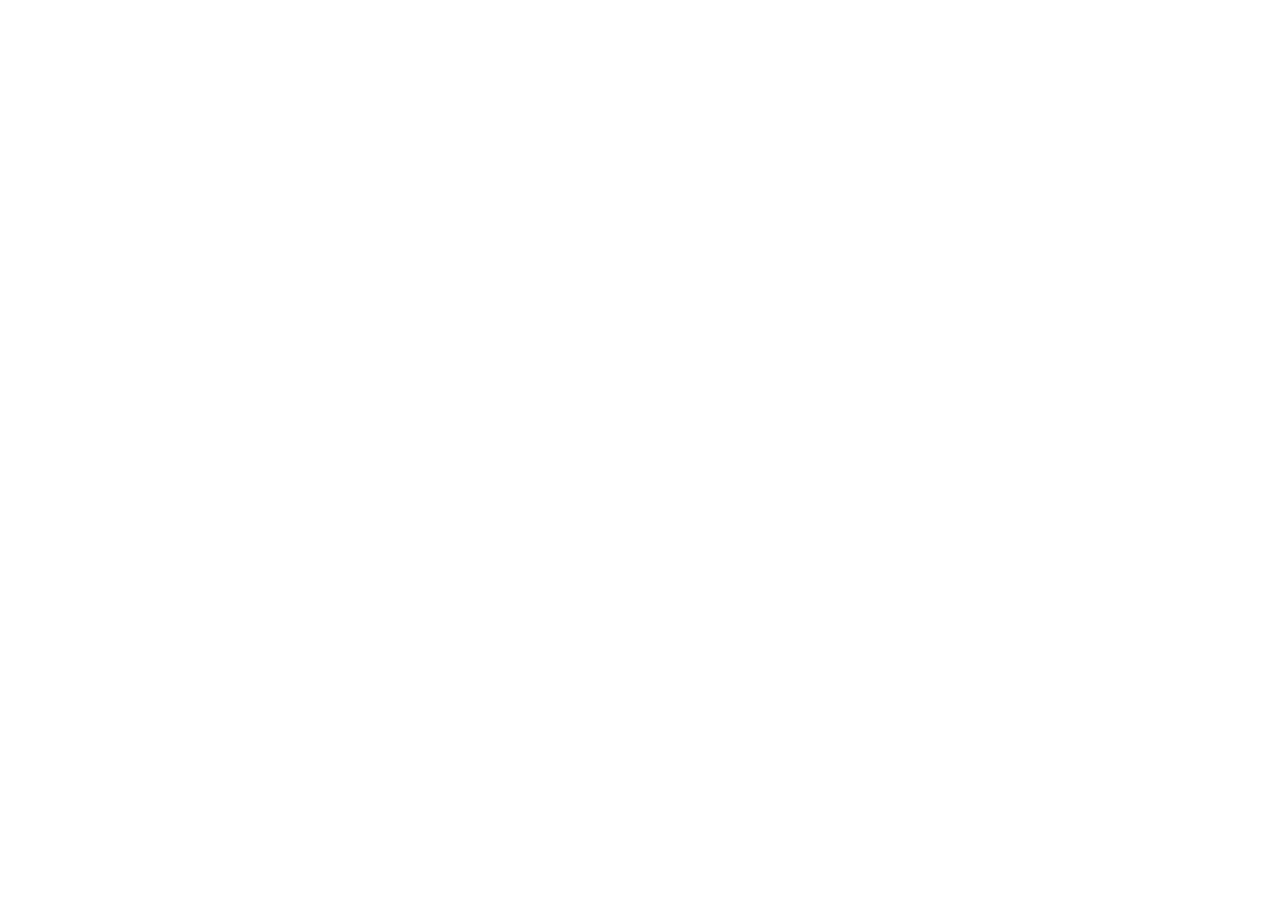
==== index.html @ 5686adac "Chore: update meta tags and site title to angusgee.dev branding" ====
<!DOCTYPE html>
<html lang="en">
  <head>
    <meta charset="UTF-8" />
    <meta name="viewport" content="width=device-width, initial-scale=1.0" />
    <title>angusgee.dev</title>
    <meta name="description" content="Fast Modern Websites" />
    <meta name="author" content="angusgee" />

    <meta property="og:title" content="angusgee.dev" />
    <meta property="og:description" content="Fast Modern Websites" />
    <meta property="og:type" content="website" />
    <meta property="og:image" content="https://lovable.dev/opengraph-image-p98pqg.png" />

    <meta name="twitter:card" content="Fast Modern Websites" />
    <meta name="twitter:site" content="angusgee.dev" />
    <meta name="twitter:image" content="https://lovable.dev/opengraph-image-p98pqg.png" />
  </head>

  <body>
    <div id="root"></div>
    <!-- IMPORTANT: DO NOT REMOVE THIS SCRIPT TAG OR THIS VERY COMMENT! -->
    <script src="https://cdn.gpteng.co/gptengineer.js" type="module"></script>
    <script type="module" src="/src/main.tsx"></script>
  </body>
</html>
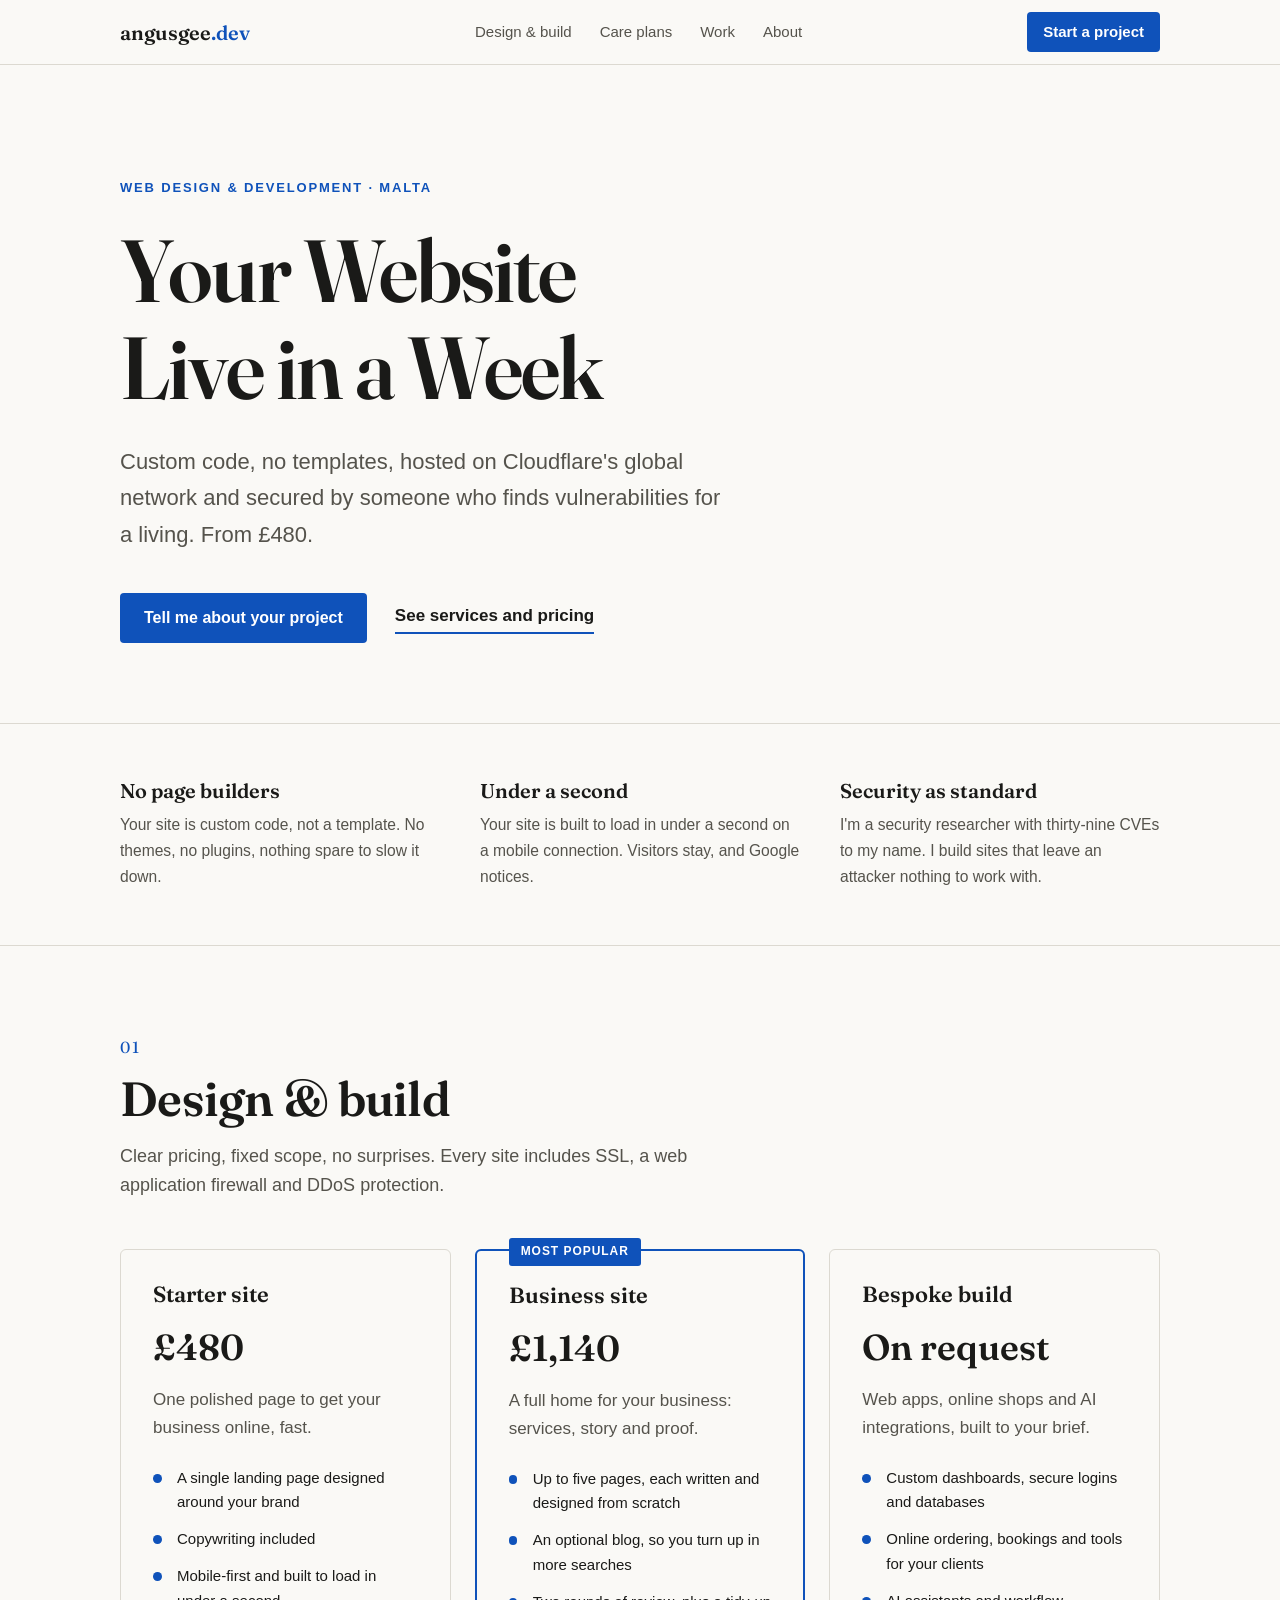
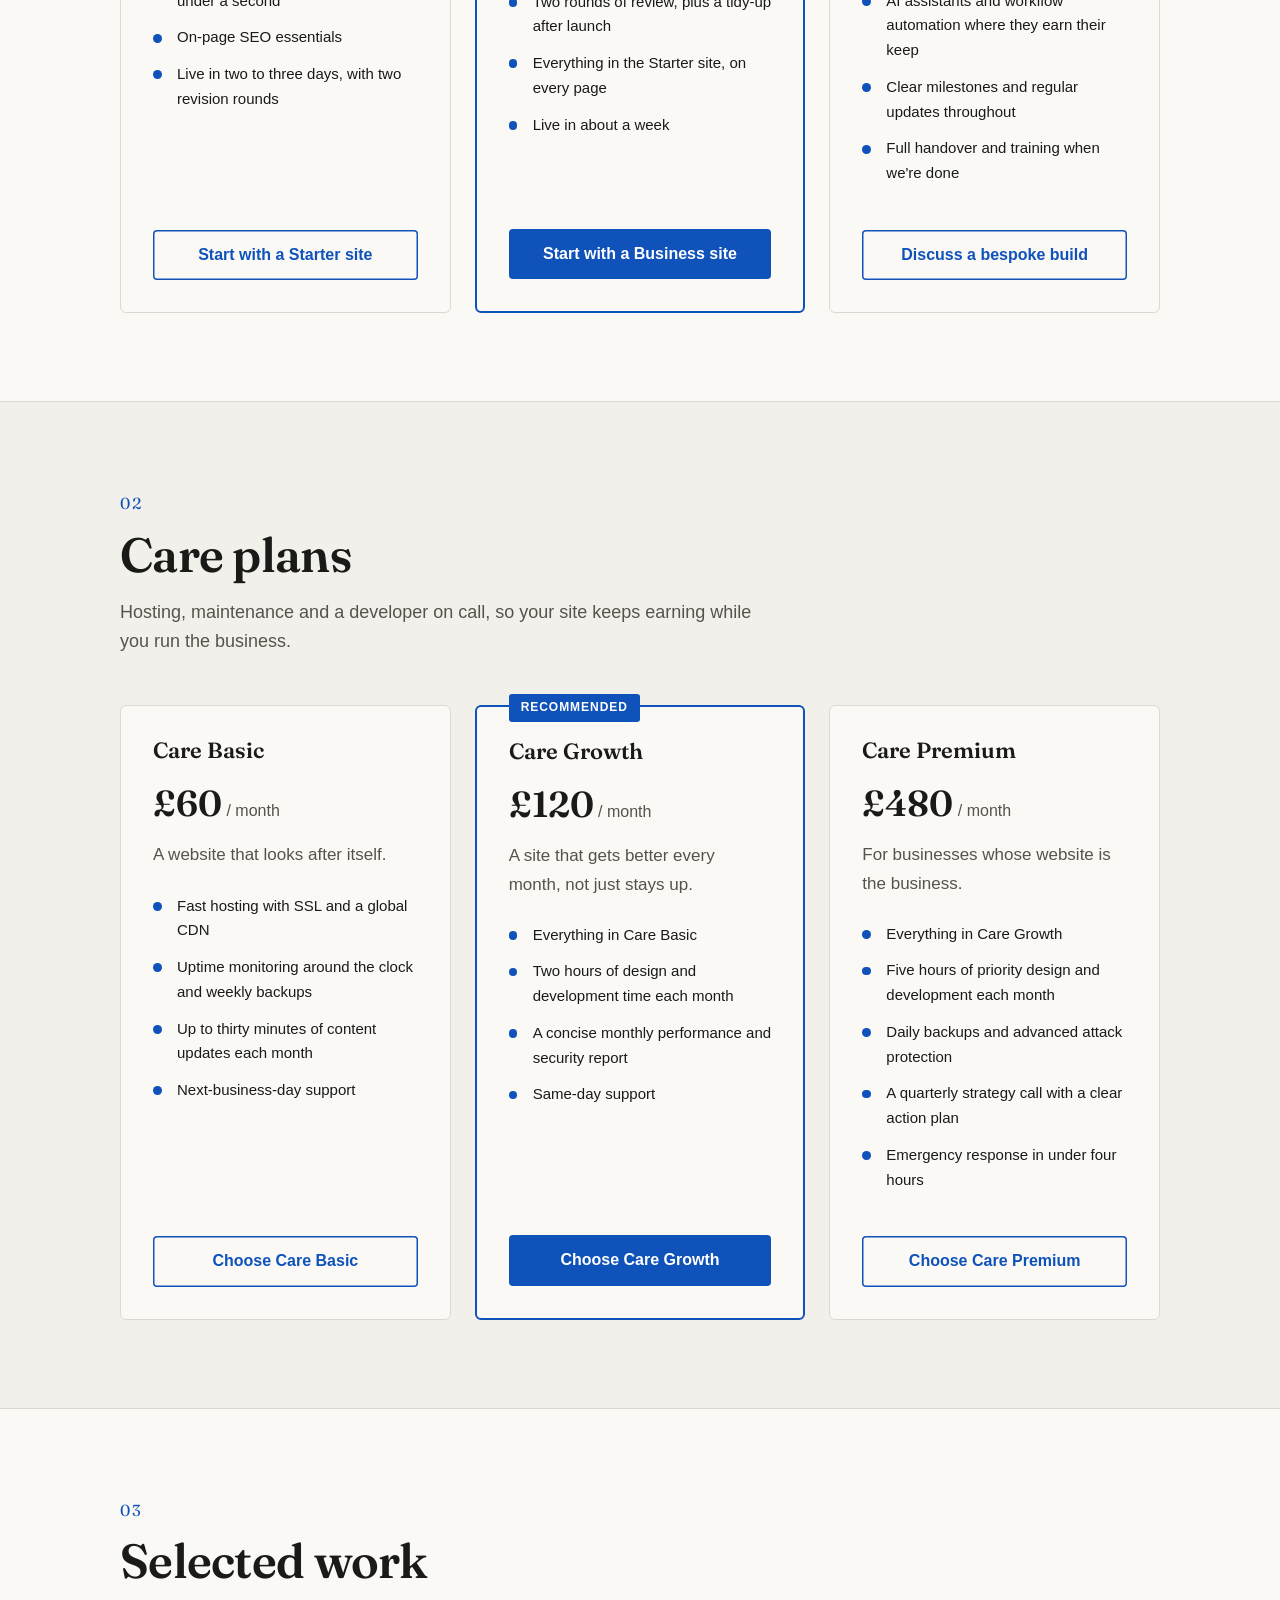
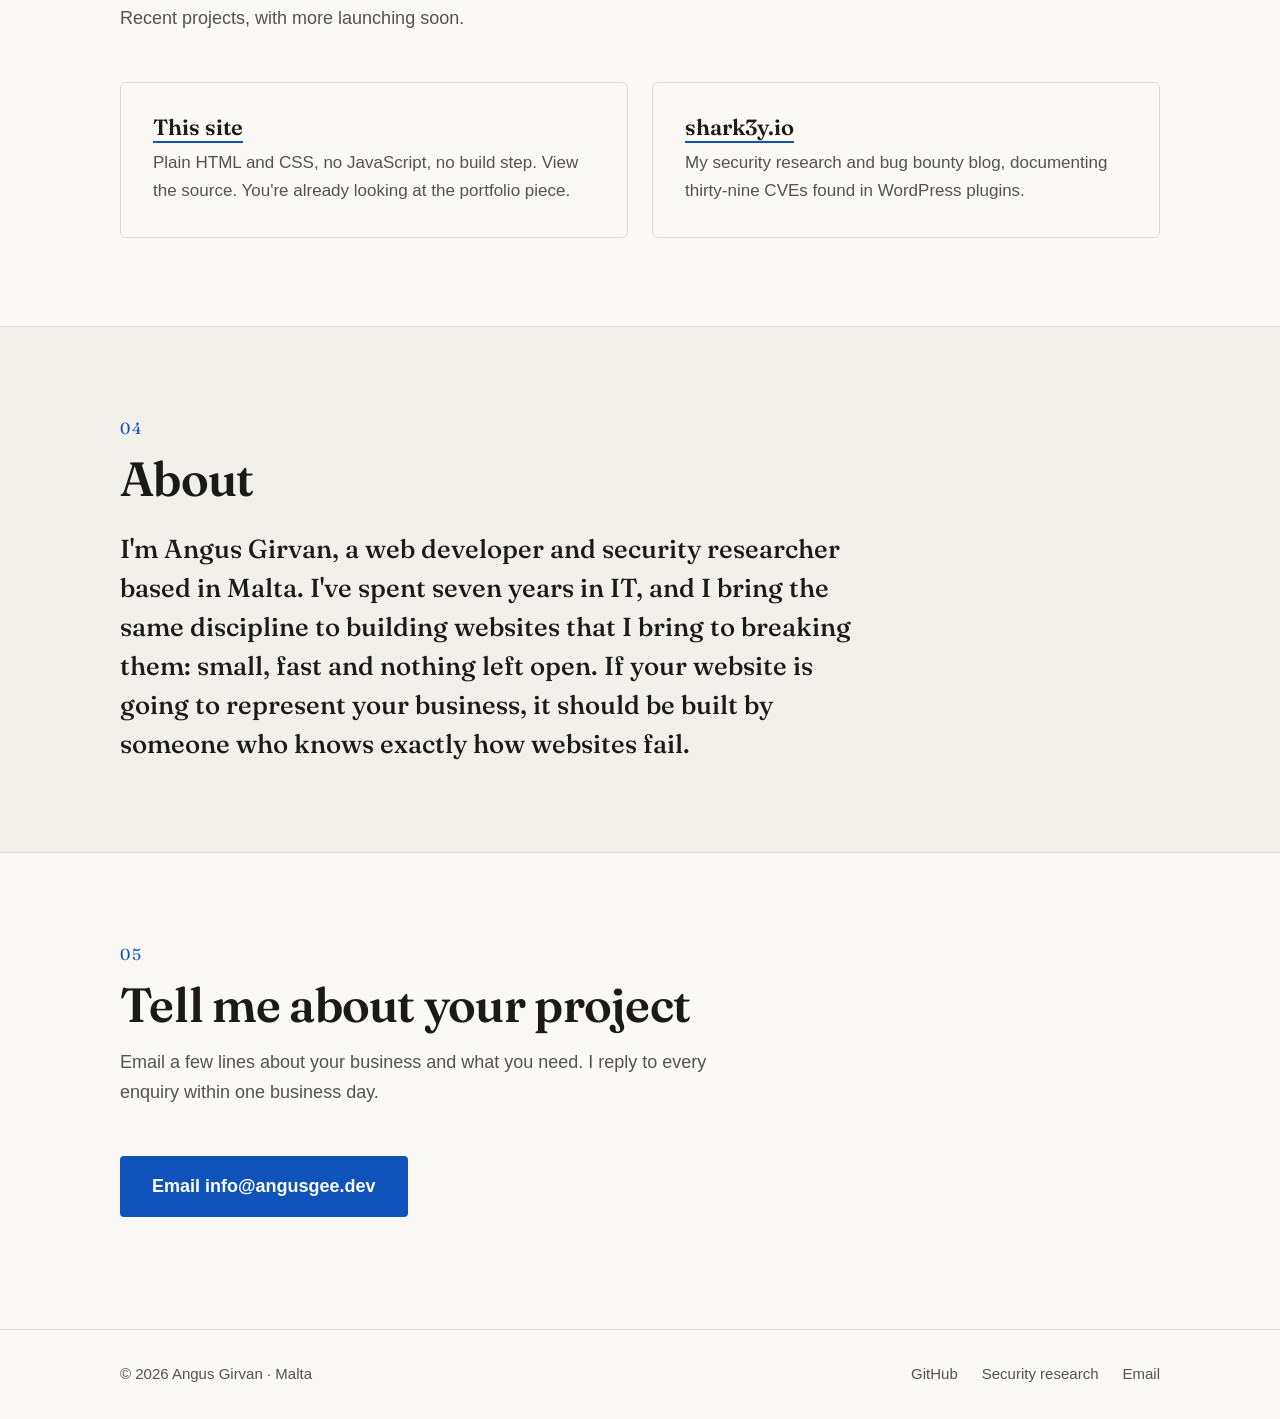
==== commit a6d45e96: "Rebuild as a static site with an editorial design Replaces the Lovable React scaffold with plain HTM" ====
--- a/index.html
+++ b/index.html
@@ -1,26 +1,222 @@
-<!DOCTYPE html>
-<html lang="en">
-  <head>
-    <meta charset="UTF-8" />
-    <meta name="viewport" content="width=device-width, initial-scale=1.0" />
-    <title>angusgee.dev</title>
-    <meta name="description" content="Fast Modern Websites" />
-    <meta name="author" content="angusgee" />
-
-    <meta property="og:title" content="angusgee.dev" />
-    <meta property="og:description" content="Fast Modern Websites" />
-    <meta property="og:type" content="website" />
-    <meta property="og:image" content="https://lovable.dev/opengraph-image-p98pqg.png" />
-
-    <meta name="twitter:card" content="Fast Modern Websites" />
-    <meta name="twitter:site" content="angusgee.dev" />
-    <meta name="twitter:image" content="https://lovable.dev/opengraph-image-p98pqg.png" />
-  </head>
-
-  <body>
-    <div id="root"></div>
-    <!-- IMPORTANT: DO NOT REMOVE THIS SCRIPT TAG OR THIS VERY COMMENT! -->
-    <script src="https://cdn.gpteng.co/gptengineer.js" type="module"></script>
-    <script type="module" src="/src/main.tsx"></script>
-  </body>
+<!doctype html>
+<html lang="en-GB">
+<head>
+  <meta charset="utf-8">
+  <meta name="viewport" content="width=device-width, initial-scale=1">
+  <title>angusgee.dev · Fast, secure websites for small businesses</title>
+  <meta name="description" content="Custom-coded websites for small businesses, hosted on Cloudflare's global network and built by a security researcher. From £480, live within a week. Based in Malta, working worldwide.">
+  <link rel="canonical" href="https://angusgee.dev/">
+  <meta property="og:title" content="angusgee.dev · Fast, secure websites for small businesses">
+  <meta property="og:description" content="Custom-coded websites, hosted on Cloudflare's global network and built by a security researcher. From £480, live within a week.">
+  <meta property="og:url" content="https://angusgee.dev/">
+  <meta property="og:type" content="website">
+  <link rel="icon" href="favicon.ico" sizes="48x48">
+  <link rel="icon" href="favicon-32x32.png" type="image/png" sizes="32x32">
+  <link rel="icon" href="favicon-16x16.png" type="image/png" sizes="16x16">
+  <link rel="manifest" href="site.webmanifest">
+  <link rel="preconnect" href="https://fonts.googleapis.com">
+  <link rel="preconnect" href="https://fonts.gstatic.com" crossorigin>
+  <link href="https://fonts.googleapis.com/css2?family=Fraunces:opsz,wght@9..144,500;9..144,600&display=swap" rel="stylesheet">
+  <link rel="stylesheet" href="styles.css">
+</head>
+<body>
+
+  <header class="site-header">
+    <div class="container header-inner">
+      <a class="wordmark" href="/">angusgee<span>.dev</span></a>
+      <nav class="site-nav" aria-label="Main navigation">
+        <a href="#services">Design &amp; build</a>
+        <a href="#care">Care plans</a>
+        <a href="#work">Work</a>
+        <a href="#about">About</a>
+      </nav>
+      <a class="button button-small" href="#contact">Start a project</a>
+    </div>
+  </header>
+
+  <main>
+
+    <section class="hero">
+      <div class="container">
+        <p class="kicker">Web design &amp; development · Malta</p>
+        <h1>Your Website<br>Live in a Week</h1>
+        <p class="lede">Custom code, no templates, hosted on Cloudflare's global network and secured by someone who finds vulnerabilities for a living. From £480.</p>
+        <div class="hero-actions">
+          <a class="button" href="#contact">Tell me about your project</a>
+          <a class="link-arrow" href="#services">See services and pricing</a>
+        </div>
+      </div>
+    </section>
+
+    <section class="props">
+      <div class="container props-grid">
+        <div class="prop">
+          <h3>No page builders</h3>
+          <p>Your site is custom code, not a template. No themes, no plugins, nothing spare to slow it down.</p>
+        </div>
+        <div class="prop">
+          <h3>Under a second</h3>
+          <p>Your site is built to load in under a second on a mobile connection. Visitors stay, and Google notices.</p>
+        </div>
+        <div class="prop">
+          <h3>Security as standard</h3>
+          <p>I'm a security researcher with thirty-nine CVEs to my name. I build sites that leave an attacker nothing to work with.</p>
+        </div>
+      </div>
+    </section>
+
+    <section id="services" class="section">
+      <div class="container">
+        <p class="section-number">01</p>
+        <h2>Design &amp; build</h2>
+        <p class="section-intro">Clear pricing, fixed scope, no surprises. Every site includes SSL, a web application firewall and DDoS protection.</p>
+
+        <div class="tiers">
+          <article class="tier">
+            <h3>Starter site</h3>
+            <p class="price">£480</p>
+            <p class="tier-desc">One polished page to get your business online, fast.</p>
+            <ul>
+              <li>A single landing page designed around your brand</li>
+              <li>Copywriting included</li>
+              <li>Mobile-first and built to load in under a second</li>
+              <li>On-page SEO essentials</li>
+              <li>Live in two to three days, with two revision rounds</li>
+            </ul>
+            <a class="button button-outline" href="#contact">Start with a Starter site</a>
+          </article>
+
+          <article class="tier tier-featured">
+            <p class="tier-tag">Most popular</p>
+            <h3>Business site</h3>
+            <p class="price">£1,140</p>
+            <p class="tier-desc">A full home for your business: services, story and proof.</p>
+            <ul>
+              <li>Up to five pages, each written and designed from scratch</li>
+              <li>An optional blog, so you turn up in more searches</li>
+              <li>Two rounds of review, plus a tidy-up after launch</li>
+              <li>Everything in the Starter site, on every page</li>
+              <li>Live in about a week</li>
+            </ul>
+            <a class="button" href="#contact">Start with a Business site</a>
+          </article>
+
+          <article class="tier">
+            <h3>Bespoke build</h3>
+            <p class="price">On request</p>
+            <p class="tier-desc">Web apps, online shops and AI integrations, built to your brief.</p>
+            <ul>
+              <li>Custom dashboards, secure logins and databases</li>
+              <li>Online ordering, bookings and tools for your clients</li>
+              <li>AI assistants and workflow automation where they earn their keep</li>
+              <li>Clear milestones and regular updates throughout</li>
+              <li>Full handover and training when we're done</li>
+            </ul>
+            <a class="button button-outline" href="#contact">Discuss a bespoke build</a>
+          </article>
+        </div>
+      </div>
+    </section>
+
+    <section id="care" class="section section-alt">
+      <div class="container">
+        <p class="section-number">02</p>
+        <h2>Care plans</h2>
+        <p class="section-intro">Hosting, maintenance and a developer on call, so your site keeps earning while you run the business.</p>
+
+        <div class="tiers">
+          <article class="tier">
+            <h3>Care Basic</h3>
+            <p class="price">£60<span class="period"> / month</span></p>
+            <p class="tier-desc">A website that looks after itself.</p>
+            <ul>
+              <li>Fast hosting with SSL and a global CDN</li>
+              <li>Uptime monitoring around the clock and weekly backups</li>
+              <li>Up to thirty minutes of content updates each month</li>
+              <li>Next-business-day support</li>
+            </ul>
+            <a class="button button-outline" href="#contact">Choose Care Basic</a>
+          </article>
+
+          <article class="tier tier-featured">
+            <p class="tier-tag">Recommended</p>
+            <h3>Care Growth</h3>
+            <p class="price">£120<span class="period"> / month</span></p>
+            <p class="tier-desc">A site that gets better every month, not just stays up.</p>
+            <ul>
+              <li>Everything in Care Basic</li>
+              <li>Two hours of design and development time each month</li>
+              <li>A concise monthly performance and security report</li>
+              <li>Same-day support</li>
+            </ul>
+            <a class="button" href="#contact">Choose Care Growth</a>
+          </article>
+
+          <article class="tier">
+            <h3>Care Premium</h3>
+            <p class="price">£480<span class="period"> / month</span></p>
+            <p class="tier-desc">For businesses whose website is the business.</p>
+            <ul>
+              <li>Everything in Care Growth</li>
+              <li>Five hours of priority design and development each month</li>
+              <li>Daily backups and advanced attack protection</li>
+              <li>A quarterly strategy call with a clear action plan</li>
+              <li>Emergency response in under four hours</li>
+            </ul>
+            <a class="button button-outline" href="#contact">Choose Care Premium</a>
+          </article>
+        </div>
+      </div>
+    </section>
+
+    <section id="work" class="section">
+      <div class="container">
+        <p class="section-number">03</p>
+        <h2>Selected work</h2>
+        <p class="section-intro">Recent projects, with more launching soon.</p>
+
+        <div class="work-grid">
+          <article class="work-item">
+            <h3><a href="https://github.com/angusgee/angusgee.dev">This site</a></h3>
+            <p>Plain HTML and CSS, no JavaScript, no build step. View the source. You're already looking at the portfolio piece.</p>
+          </article>
+          <article class="work-item">
+            <h3><a href="https://shark3y.io">shark3y.io</a></h3>
+            <p>My security research and bug bounty blog, documenting thirty-nine CVEs found in WordPress plugins.</p>
+          </article>
+        </div>
+      </div>
+    </section>
+
+    <section id="about" class="section section-alt">
+      <div class="container about-inner">
+        <p class="section-number">04</p>
+        <h2>About</h2>
+        <p class="about-text">I'm Angus Girvan, a web developer and security researcher based in Malta. I've spent seven years in IT, and I bring the same discipline to building websites that I bring to breaking them: small, fast and nothing left open. If your website is going to represent your business, it should be built by someone who knows exactly how websites fail.</p>
+      </div>
+    </section>
+
+    <section id="contact" class="section contact">
+      <div class="container">
+        <p class="section-number">05</p>
+        <h2>Tell me about your project</h2>
+        <p class="section-intro">Email a few lines about your business and what you need. I reply to every enquiry within one business day.</p>
+        <a class="button button-large" href="mailto:info@angusgee.dev?subject=Website%20project">Email info@angusgee.dev</a>
+      </div>
+    </section>
+
+  </main>
+
+  <footer class="site-footer">
+    <div class="container footer-inner">
+      <p>© 2026 Angus Girvan · Malta</p>
+      <nav aria-label="Footer">
+        <a href="https://github.com/angusgee">GitHub</a>
+        <a href="https://shark3y.io">Security research</a>
+        <a href="mailto:info@angusgee.dev">Email</a>
+      </nav>
+    </div>
+  </footer>
+
+</body>
 </html>
--- a/styles.css
+++ b/styles.css
@@ -0,0 +1,406 @@
+/* angusgee.dev — editorial, one accent, no framework */
+
+:root {
+  --paper: #faf9f6;
+  --paper-alt: #f2f0ea;
+  --ink: #1a1a18;
+  --ink-soft: #55534c;
+  --accent: #0f52ba;
+  --accent-dark: #0a3d8f;
+  --rule: #dcd9d1;
+  --serif: "Fraunces", Georgia, "Times New Roman", serif;
+  --sans: -apple-system, BlinkMacSystemFont, "Segoe UI", Roboto, Helvetica, Arial, sans-serif;
+}
+
+* { box-sizing: border-box; }
+
+html {
+  scroll-behavior: smooth;
+  scroll-padding-top: 5rem;
+}
+
+body {
+  margin: 0;
+  background: var(--paper);
+  color: var(--ink);
+  font-family: var(--sans);
+  font-size: 1.0625rem;
+  line-height: 1.65;
+  -webkit-font-smoothing: antialiased;
+}
+
+.container {
+  max-width: 68rem;
+  margin-inline: auto;
+  padding-inline: 1.5rem;
+}
+
+h1, h2, h3 {
+  font-family: var(--serif);
+  font-weight: 600;
+  line-height: 1.1;
+  margin: 0;
+}
+
+p { margin: 0; }
+
+a { color: var(--accent); }
+
+::selection { background: var(--accent); color: #fff; }
+
+/* Header */
+
+.site-header {
+  position: sticky;
+  top: 0;
+  z-index: 10;
+  background: color-mix(in srgb, var(--paper) 92%, transparent);
+  backdrop-filter: blur(8px);
+  border-bottom: 1px solid var(--rule);
+}
+
+.header-inner {
+  display: flex;
+  align-items: center;
+  justify-content: space-between;
+  gap: 1.5rem;
+  height: 4rem;
+}
+
+.wordmark {
+  font-family: var(--serif);
+  font-weight: 600;
+  font-size: 1.25rem;
+  color: var(--ink);
+  text-decoration: none;
+}
+
+.wordmark span { color: var(--accent); }
+
+.site-nav {
+  display: flex;
+  gap: 1.75rem;
+}
+
+.site-nav a {
+  color: var(--ink-soft);
+  text-decoration: none;
+  font-size: 0.9375rem;
+}
+
+.site-nav a:hover { color: var(--ink); }
+
+/* Buttons */
+
+.button {
+  display: inline-block;
+  background: var(--accent);
+  color: #fff;
+  text-decoration: none;
+  font-weight: 600;
+  font-size: 1rem;
+  padding: 0.75rem 1.5rem;
+  border-radius: 4px;
+  transition: background 0.15s ease;
+}
+
+.button:hover { background: var(--accent-dark); }
+
+.button-small {
+  padding: 0.5rem 1rem;
+  font-size: 0.9375rem;
+}
+
+.button-large {
+  padding: 1rem 2rem;
+  font-size: 1.125rem;
+}
+
+.button-outline {
+  background: transparent;
+  color: var(--accent);
+  box-shadow: inset 0 0 0 1.5px var(--accent);
+}
+
+.button-outline:hover {
+  background: var(--accent);
+  color: #fff;
+}
+
+.link-arrow {
+  color: var(--ink);
+  font-weight: 600;
+  text-decoration: none;
+  border-bottom: 2px solid var(--accent);
+  padding-bottom: 0.125rem;
+}
+
+.link-arrow:hover { color: var(--accent); }
+
+/* Hero */
+
+.hero {
+  padding: 7rem 0 5rem;
+  border-bottom: 1px solid var(--rule);
+}
+
+.kicker {
+  text-transform: uppercase;
+  letter-spacing: 0.14em;
+  font-size: 0.8125rem;
+  font-weight: 600;
+  color: var(--accent);
+  margin-bottom: 1.5rem;
+}
+
+.hero h1 {
+  font-size: clamp(2.75rem, 8vw, 5.5rem);
+  letter-spacing: -0.02em;
+  max-width: 14ch;
+}
+
+.lede {
+  font-size: clamp(1.125rem, 2.5vw, 1.375rem);
+  color: var(--ink-soft);
+  max-width: 38rem;
+  margin-top: 1.75rem;
+}
+
+.hero-actions {
+  display: flex;
+  flex-wrap: wrap;
+  align-items: center;
+  gap: 1.75rem;
+  margin-top: 2.5rem;
+}
+
+/* Value props */
+
+.props {
+  border-bottom: 1px solid var(--rule);
+}
+
+.props-grid {
+  display: grid;
+  grid-template-columns: repeat(3, 1fr);
+  gap: 2.5rem;
+  padding-block: 3.5rem;
+}
+
+.prop h3 {
+  font-size: 1.25rem;
+  margin-bottom: 0.625rem;
+}
+
+.prop p {
+  color: var(--ink-soft);
+  font-size: 0.975rem;
+}
+
+/* Sections */
+
+.section {
+  padding: 5.5rem 0;
+}
+
+.section-alt {
+  background: var(--paper-alt);
+  border-block: 1px solid var(--rule);
+}
+
+.section-number {
+  font-family: var(--serif);
+  color: var(--accent);
+  font-size: 1rem;
+  letter-spacing: 0.1em;
+  margin-bottom: 0.75rem;
+}
+
+.section h2 {
+  font-size: clamp(2rem, 5vw, 3rem);
+  letter-spacing: -0.015em;
+}
+
+.section-intro {
+  color: var(--ink-soft);
+  font-size: 1.125rem;
+  max-width: 40rem;
+  margin-top: 1rem;
+  margin-bottom: 3rem;
+}
+
+/* Pricing tiers */
+
+.tiers {
+  display: grid;
+  grid-template-columns: repeat(3, 1fr);
+  gap: 1.5rem;
+  align-items: start;
+}
+
+.tier {
+  background: var(--paper);
+  border: 1px solid var(--rule);
+  border-radius: 6px;
+  padding: 2rem;
+  display: flex;
+  flex-direction: column;
+  height: 100%;
+}
+
+.tier-featured {
+  border: 2px solid var(--accent);
+  position: relative;
+}
+
+.tier-tag {
+  position: absolute;
+  top: -0.8rem;
+  left: 2rem;
+  background: var(--accent);
+  color: #fff;
+  font-size: 0.75rem;
+  font-weight: 600;
+  text-transform: uppercase;
+  letter-spacing: 0.08em;
+  padding: 0.25rem 0.75rem;
+  border-radius: 3px;
+}
+
+.tier h3 { font-size: 1.375rem; }
+
+.price {
+  font-family: var(--serif);
+  font-size: 2.25rem;
+  font-weight: 600;
+  margin-top: 0.75rem;
+}
+
+.period {
+  font-family: var(--sans);
+  font-size: 1rem;
+  font-weight: 400;
+  color: var(--ink-soft);
+}
+
+.tier-desc {
+  color: var(--ink-soft);
+  margin-top: 0.5rem;
+}
+
+.tier ul {
+  list-style: none;
+  padding: 0;
+  margin: 1.5rem 0 2rem;
+  flex-grow: 1;
+}
+
+.tier li {
+  padding-left: 1.5rem;
+  position: relative;
+  margin-bottom: 0.75rem;
+  font-size: 0.9375rem;
+}
+
+.tier li::before {
+  content: "";
+  position: absolute;
+  left: 0;
+  top: 0.55em;
+  width: 0.55rem;
+  height: 0.55rem;
+  border-radius: 50%;
+  background: var(--accent);
+}
+
+.tier .button { text-align: center; }
+
+/* Work */
+
+.work-grid {
+  display: grid;
+  grid-template-columns: repeat(2, 1fr);
+  gap: 1.5rem;
+}
+
+.work-item {
+  border: 1px solid var(--rule);
+  border-radius: 6px;
+  background: var(--paper);
+  padding: 2rem;
+}
+
+.work-item h3 {
+  font-size: 1.375rem;
+  margin-bottom: 0.625rem;
+}
+
+.work-item a {
+  color: var(--ink);
+  text-decoration: none;
+  border-bottom: 2px solid var(--accent);
+}
+
+.work-item a:hover { color: var(--accent); }
+
+.work-item p { color: var(--ink-soft); }
+
+/* About */
+
+.about-text {
+  font-family: var(--serif);
+  font-size: clamp(1.25rem, 3vw, 1.625rem);
+  font-weight: 500;
+  line-height: 1.5;
+  max-width: 46rem;
+  margin-top: 1.5rem;
+}
+
+/* Contact */
+
+.contact {
+  text-align: left;
+  padding-bottom: 7rem;
+}
+
+/* Footer */
+
+.site-footer {
+  border-top: 1px solid var(--rule);
+  padding: 2rem 0;
+}
+
+.footer-inner {
+  display: flex;
+  flex-wrap: wrap;
+  justify-content: space-between;
+  gap: 1rem;
+  color: var(--ink-soft);
+  font-size: 0.9375rem;
+}
+
+.footer-inner nav {
+  display: flex;
+  gap: 1.5rem;
+}
+
+.footer-inner a {
+  color: var(--ink-soft);
+  text-decoration: none;
+}
+
+.footer-inner a:hover { color: var(--accent); }
+
+/* Responsive */
+
+@media (max-width: 56rem) {
+  .tiers { grid-template-columns: 1fr; max-width: 28rem; margin-inline: auto; }
+  .props-grid { grid-template-columns: 1fr; gap: 2rem; }
+  .work-grid { grid-template-columns: 1fr; }
+}
+
+@media (max-width: 40rem) {
+  .site-nav { display: none; }
+  .hero { padding: 4.5rem 0 3.5rem; }
+  .section { padding: 3.5rem 0; }
+}
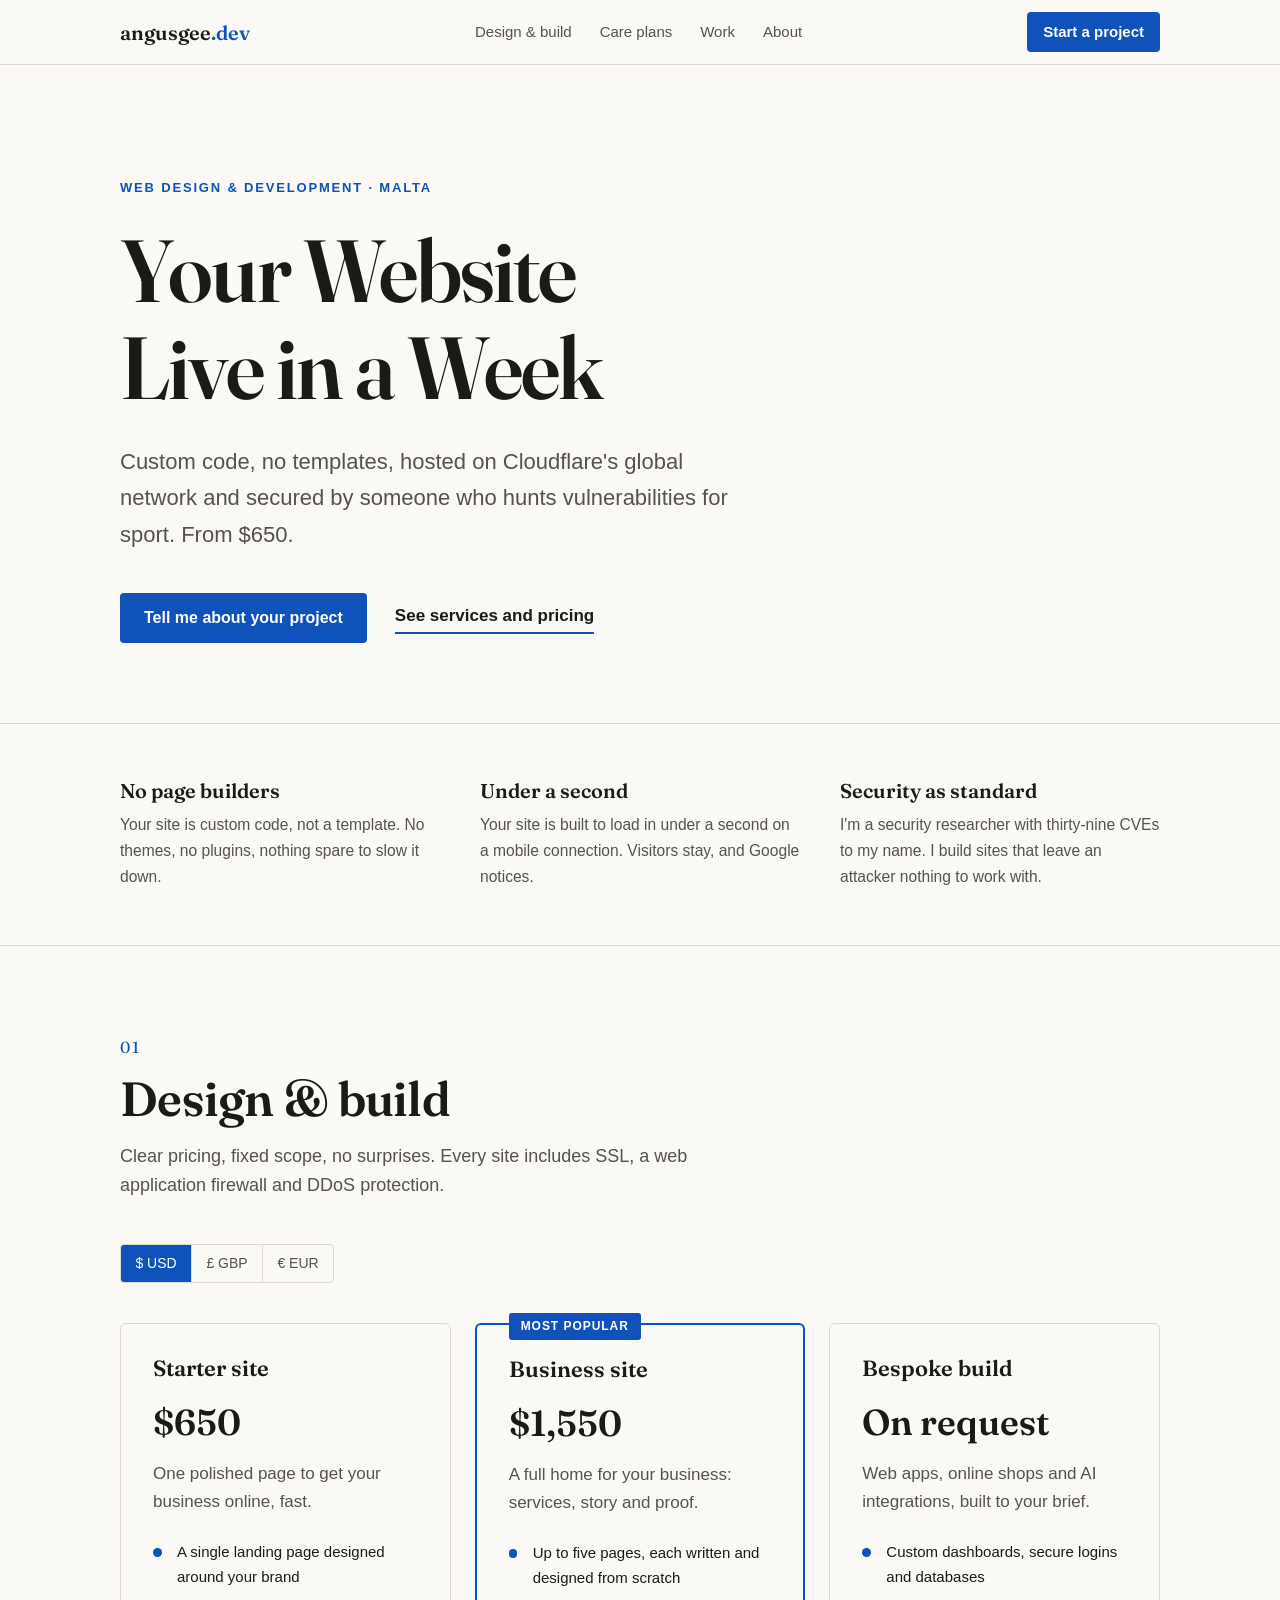
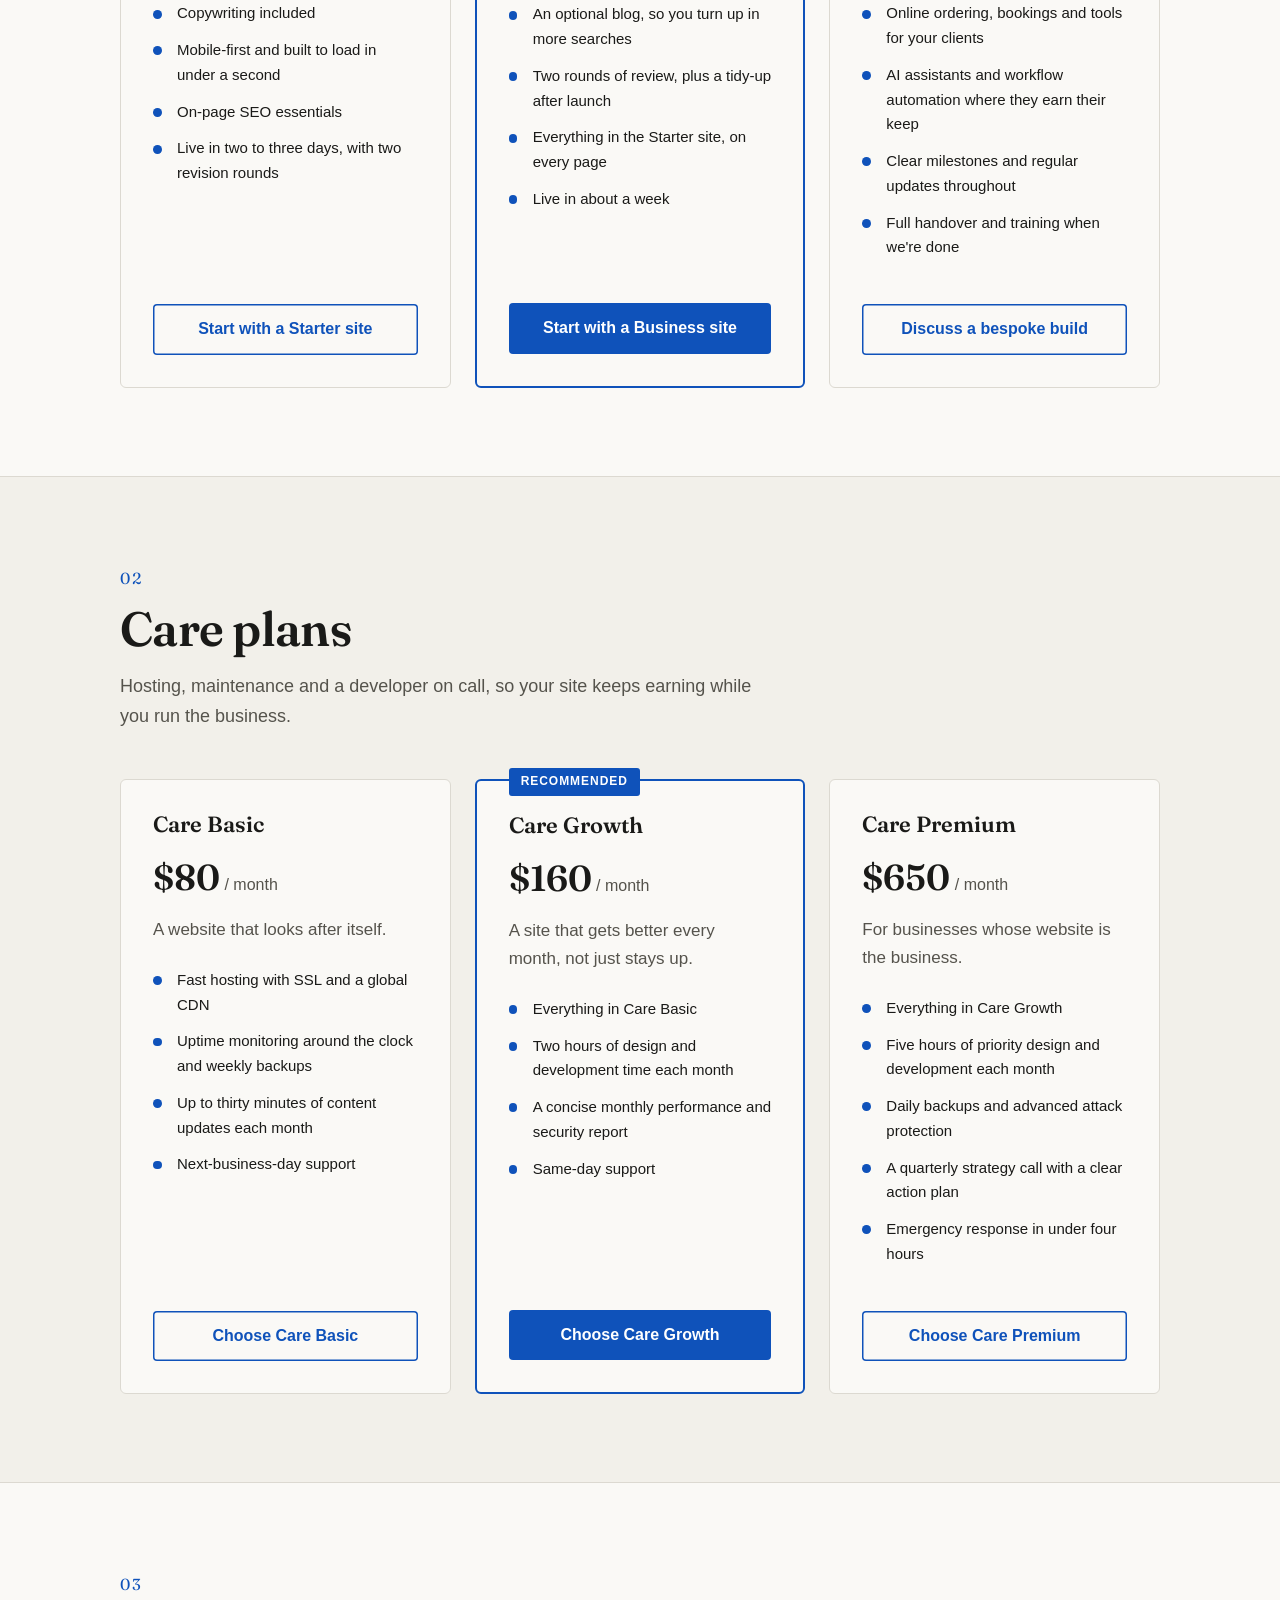
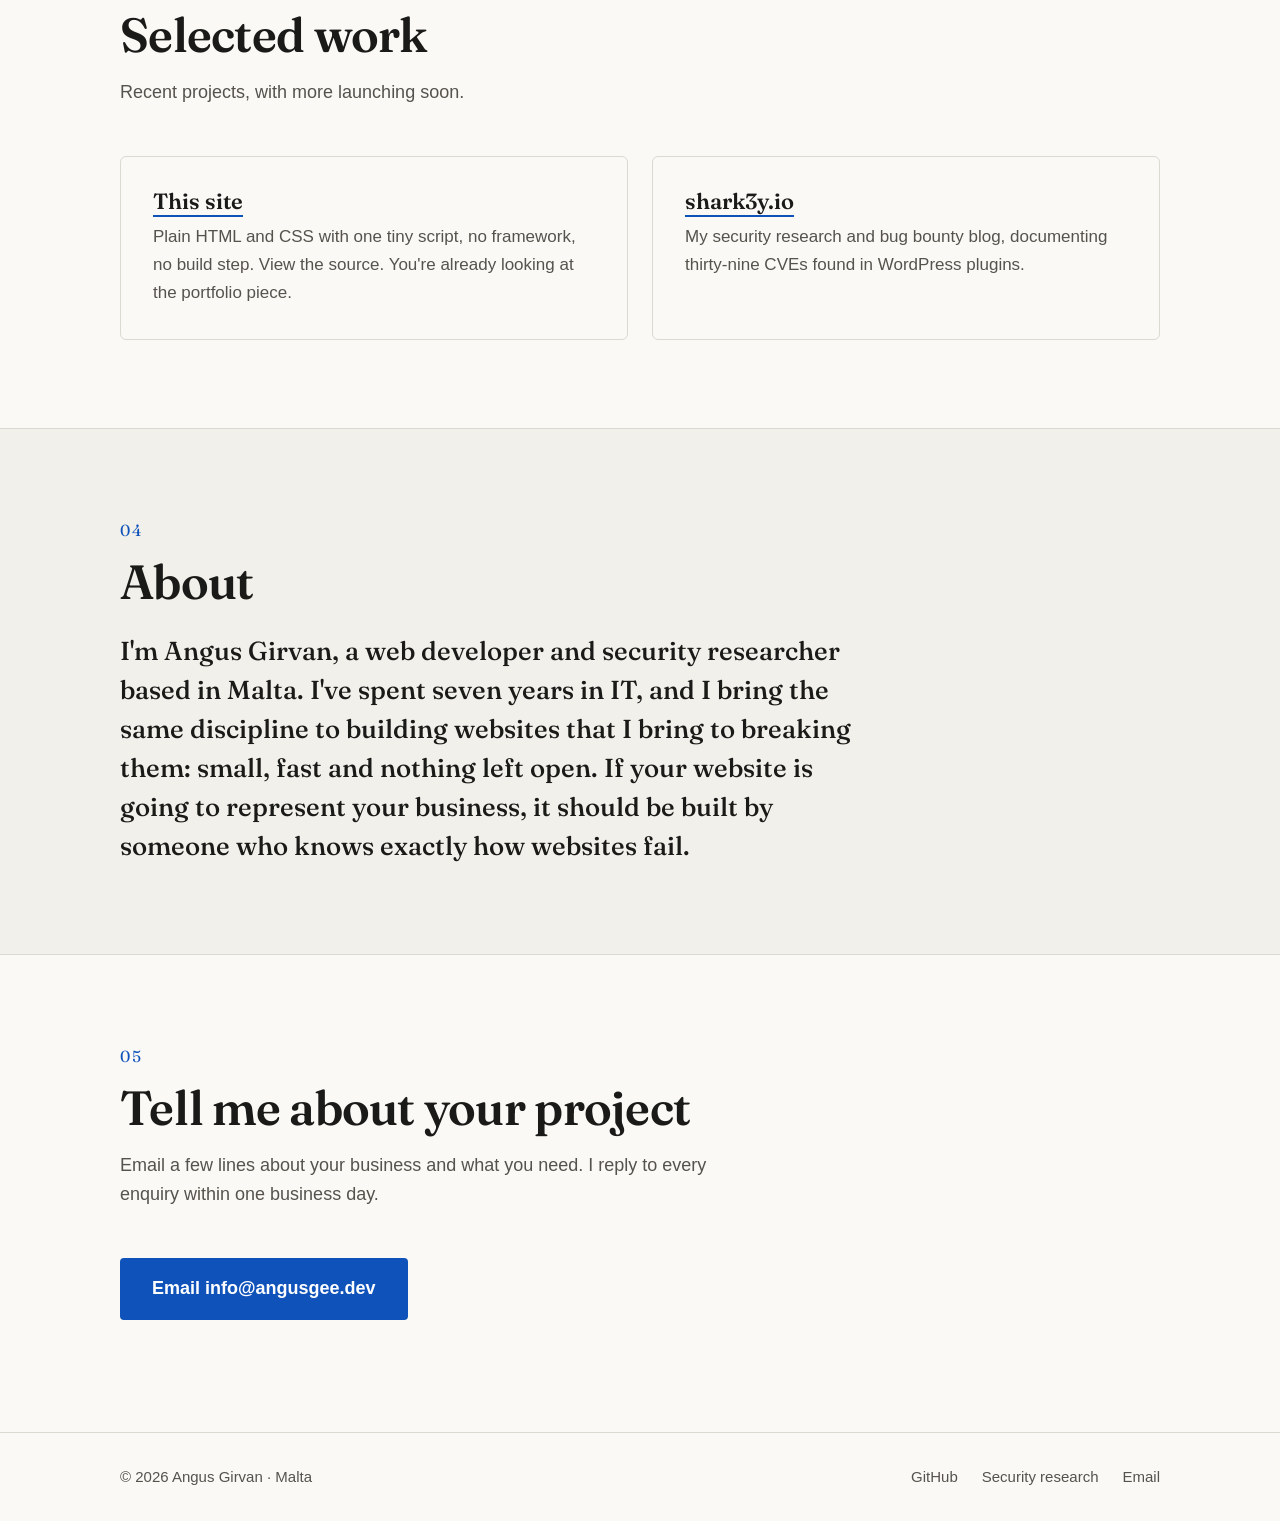
==== commit 547b969f: "feat(pricing): geo-localised currency display - Prices default to USD, swap to GBP/EUR via Cloudflar" ====
--- a/index.html
+++ b/index.html
@@ -4,10 +4,10 @@
   <meta charset="utf-8">
   <meta name="viewport" content="width=device-width, initial-scale=1">
   <title>angusgee.dev · Fast, secure websites for small businesses</title>
-  <meta name="description" content="Custom-coded websites for small businesses, hosted on Cloudflare's global network and built by a security researcher. From £480, live within a week. Based in Malta, working worldwide.">
+  <meta name="description" content="Custom-coded websites for small businesses, hosted on Cloudflare's global network and built by a security researcher. From $650, live within a week. Based in Malta, working worldwide.">
   <link rel="canonical" href="https://angusgee.dev/">
   <meta property="og:title" content="angusgee.dev · Fast, secure websites for small businesses">
-  <meta property="og:description" content="Custom-coded websites, hosted on Cloudflare's global network and built by a security researcher. From £480, live within a week.">
+  <meta property="og:description" content="Custom-coded websites, hosted on Cloudflare's global network and built by a security researcher. From $650, live within a week.">
   <meta property="og:url" content="https://angusgee.dev/">
   <meta property="og:type" content="website">
   <link rel="icon" href="favicon.ico" sizes="48x48">
@@ -18,6 +18,7 @@
   <link rel="preconnect" href="https://fonts.gstatic.com" crossorigin>
   <link href="https://fonts.googleapis.com/css2?family=Fraunces:opsz,wght@9..144,500;9..144,600&display=swap" rel="stylesheet">
   <link rel="stylesheet" href="styles.css">
+  <script src="script.js" defer></script>
 </head>
 <body>
 
@@ -40,7 +41,7 @@
       <div class="container">
         <p class="kicker">Web design &amp; development · Malta</p>
         <h1>Your Website<br>Live in a Week</h1>
-        <p class="lede">Custom code, no templates, hosted on Cloudflare's global network and secured by someone who finds vulnerabilities for a living. From £480.</p>
+        <p class="lede">Custom code, no templates, hosted on Cloudflare's global network and secured by someone who hunts vulnerabilities for sport. From <span data-usd="$650" data-gbp="£480" data-eur="€560">$650</span>.</p>
         <div class="hero-actions">
           <a class="button" href="#contact">Tell me about your project</a>
           <a class="link-arrow" href="#services">See services and pricing</a>
@@ -70,11 +71,16 @@
         <p class="section-number">01</p>
         <h2>Design &amp; build</h2>
         <p class="section-intro">Clear pricing, fixed scope, no surprises. Every site includes SSL, a web application firewall and DDoS protection.</p>
+        <div class="currency-toggle" role="group" aria-label="Currency">
+          <button type="button" data-currency="USD" aria-pressed="true">$ USD</button>
+          <button type="button" data-currency="GBP" aria-pressed="false">£ GBP</button>
+          <button type="button" data-currency="EUR" aria-pressed="false">€ EUR</button>
+        </div>
 
         <div class="tiers">
           <article class="tier">
             <h3>Starter site</h3>
-            <p class="price">£480</p>
+            <p class="price"><span data-usd="$650" data-gbp="£480" data-eur="€560">$650</span></p>
             <p class="tier-desc">One polished page to get your business online, fast.</p>
             <ul>
               <li>A single landing page designed around your brand</li>
@@ -89,7 +95,7 @@
           <article class="tier tier-featured">
             <p class="tier-tag">Most popular</p>
             <h3>Business site</h3>
-            <p class="price">£1,140</p>
+            <p class="price"><span data-usd="$1,550" data-gbp="£1,140" data-eur="€1,330">$1,550</span></p>
             <p class="tier-desc">A full home for your business: services, story and proof.</p>
             <ul>
               <li>Up to five pages, each written and designed from scratch</li>
@@ -127,7 +133,7 @@
         <div class="tiers">
           <article class="tier">
             <h3>Care Basic</h3>
-            <p class="price">£60<span class="period"> / month</span></p>
+            <p class="price"><span data-usd="$80" data-gbp="£60" data-eur="€70">$80</span><span class="period"> / month</span></p>
             <p class="tier-desc">A website that looks after itself.</p>
             <ul>
               <li>Fast hosting with SSL and a global CDN</li>
@@ -141,7 +147,7 @@
           <article class="tier tier-featured">
             <p class="tier-tag">Recommended</p>
             <h3>Care Growth</h3>
-            <p class="price">£120<span class="period"> / month</span></p>
+            <p class="price"><span data-usd="$160" data-gbp="£120" data-eur="€140">$160</span><span class="period"> / month</span></p>
             <p class="tier-desc">A site that gets better every month, not just stays up.</p>
             <ul>
               <li>Everything in Care Basic</li>
@@ -154,7 +160,7 @@
 
           <article class="tier">
             <h3>Care Premium</h3>
-            <p class="price">£480<span class="period"> / month</span></p>
+            <p class="price"><span data-usd="$650" data-gbp="£480" data-eur="€560">$650</span><span class="period"> / month</span></p>
             <p class="tier-desc">For businesses whose website is the business.</p>
             <ul>
               <li>Everything in Care Growth</li>
@@ -178,7 +184,7 @@
         <div class="work-grid">
           <article class="work-item">
             <h3><a href="https://github.com/angusgee/angusgee.dev">This site</a></h3>
-            <p>Plain HTML and CSS, no JavaScript, no build step. View the source. You're already looking at the portfolio piece.</p>
+            <p>Plain HTML and CSS with one tiny script, no framework, no build step. View the source. You're already looking at the portfolio piece.</p>
           </article>
           <article class="work-item">
             <h3><a href="https://shark3y.io">shark3y.io</a></h3>
--- a/styles.css
+++ b/styles.css
@@ -229,6 +229,35 @@
   margin-bottom: 3rem;
 }
 
+/* Currency toggle */
+
+.currency-toggle {
+  display: inline-flex;
+  border: 1px solid var(--rule);
+  border-radius: 4px;
+  overflow: hidden;
+  margin: -1.5rem 0 2.5rem;
+}
+
+.currency-toggle button {
+  background: transparent;
+  border: 0;
+  font: inherit;
+  font-size: 0.875rem;
+  padding: 0.45rem 0.9rem;
+  color: var(--ink-soft);
+  cursor: pointer;
+}
+
+.currency-toggle button + button {
+  border-left: 1px solid var(--rule);
+}
+
+.currency-toggle button[aria-pressed="true"] {
+  background: var(--accent);
+  color: #fff;
+}
+
 /* Pricing tiers */
 
 .tiers {
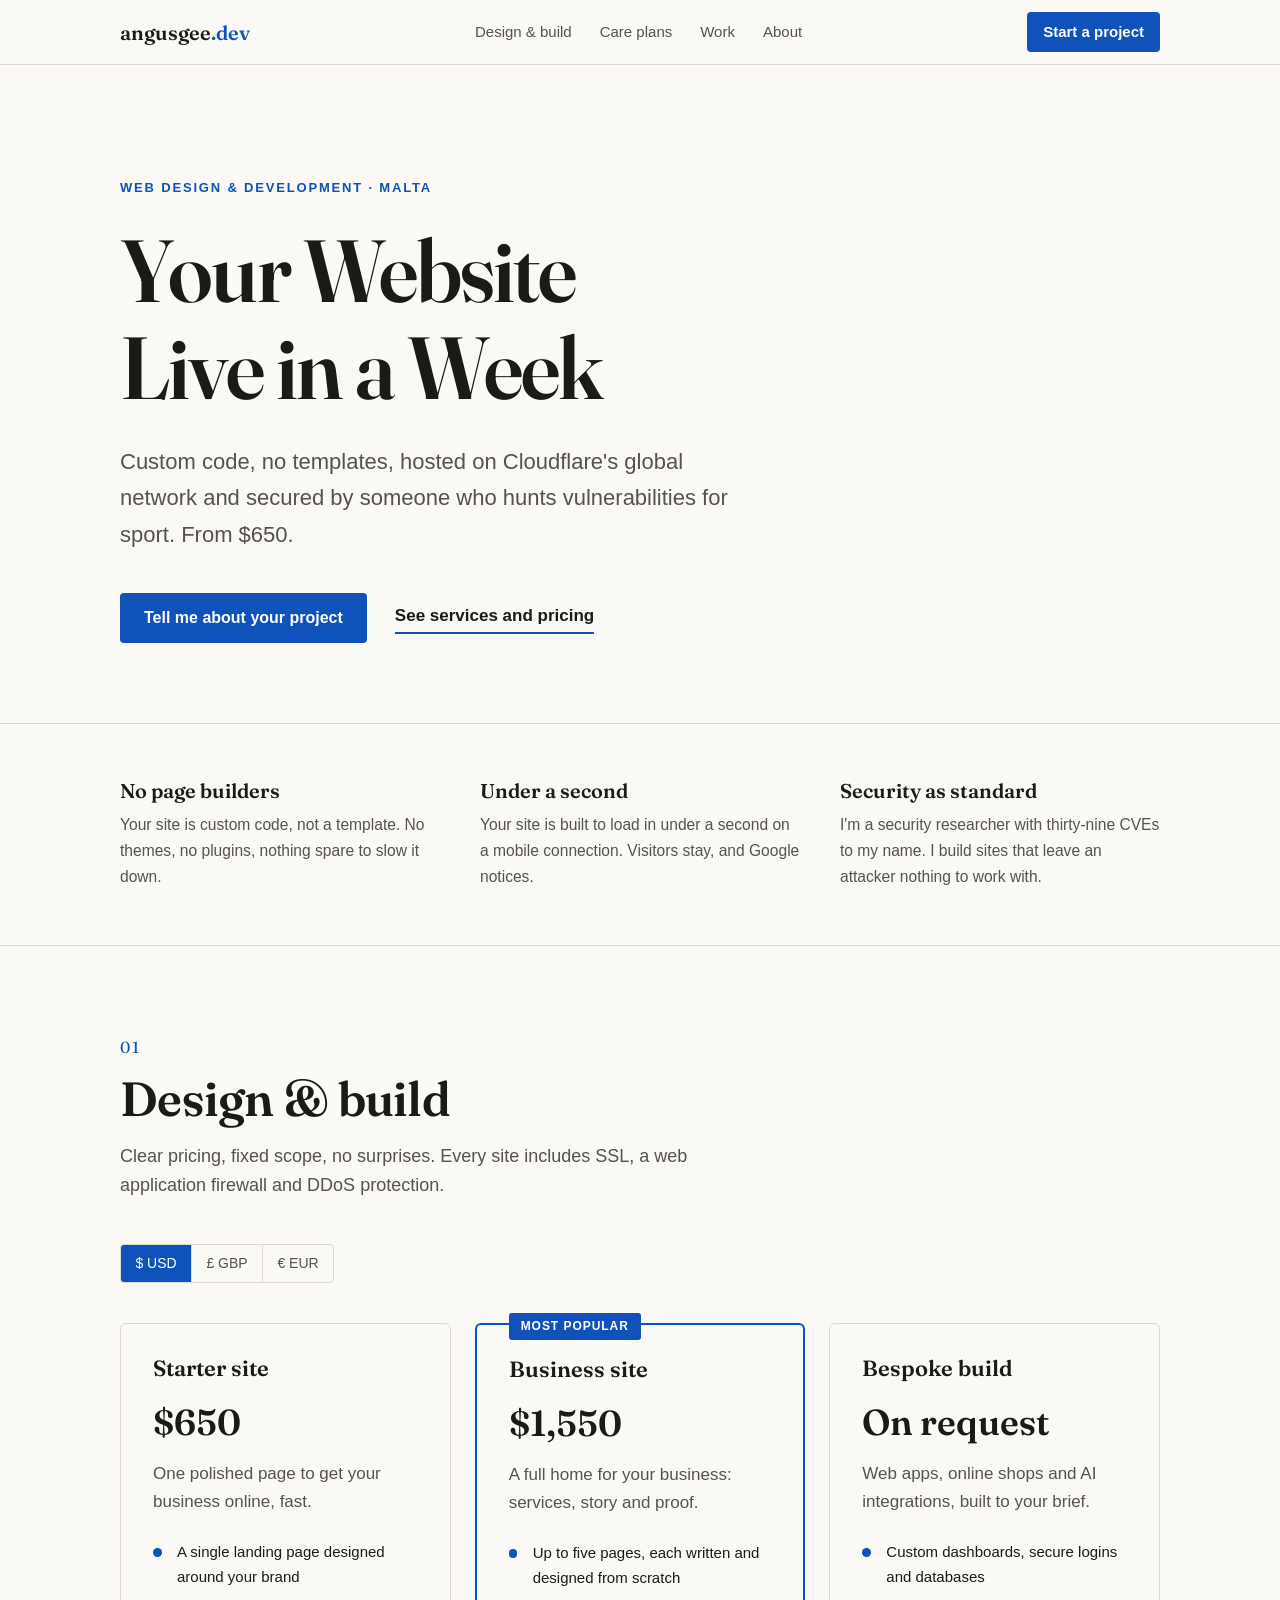
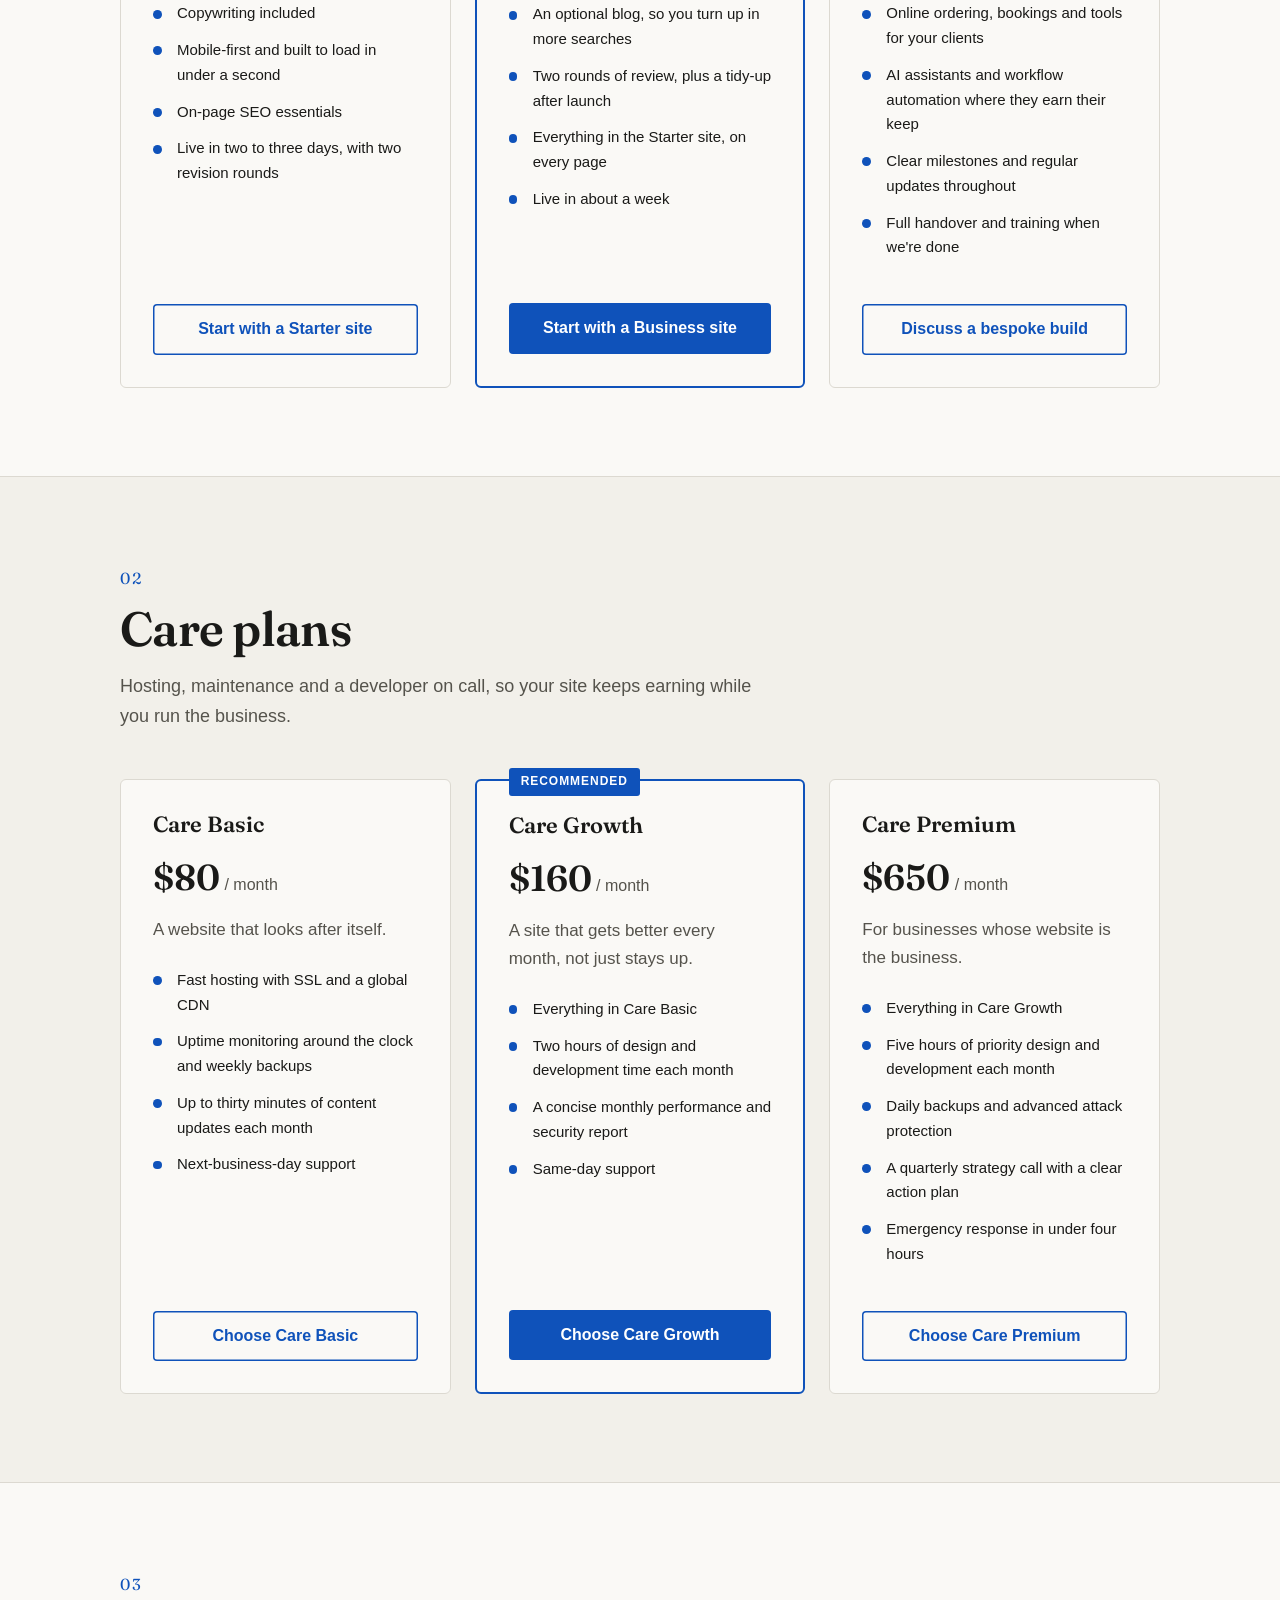
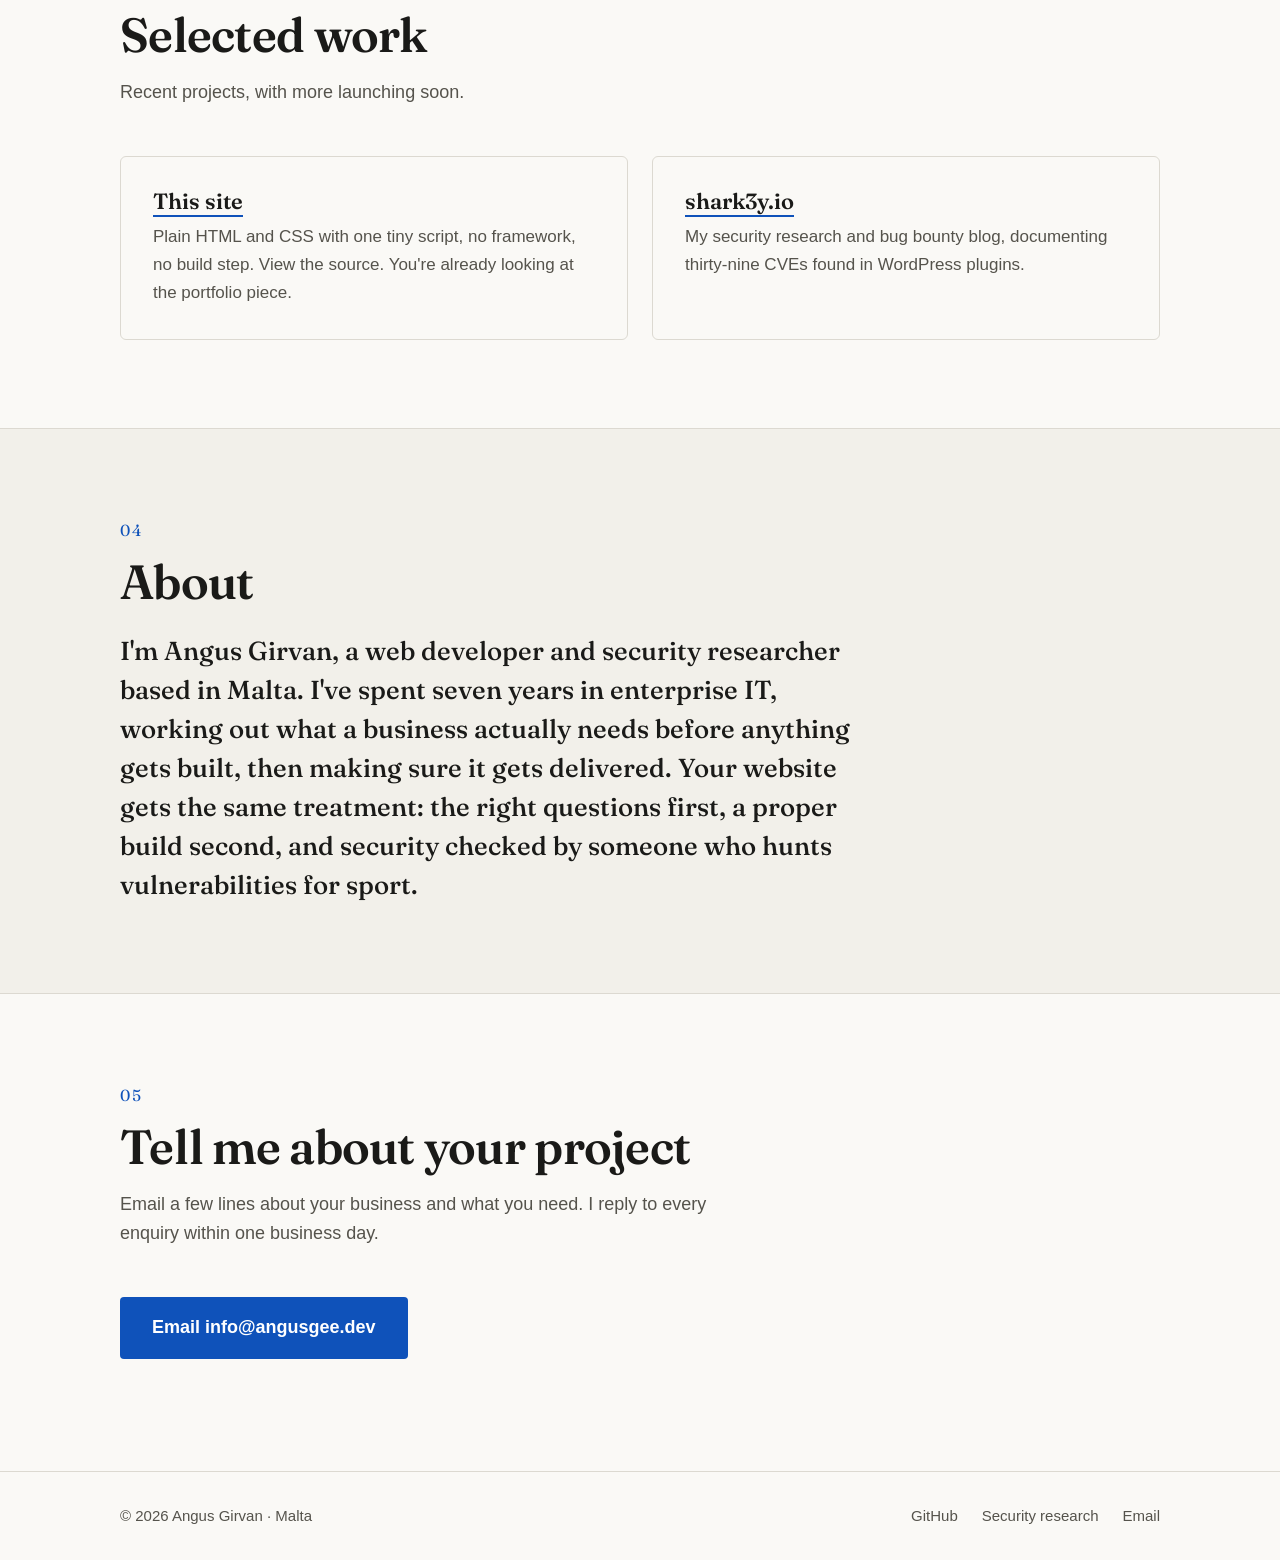
==== commit 3a3ee995: "copy(about): rewrite About around requirements background - Leads with enterprise IT and needs-first" ====
--- a/index.html
+++ b/index.html
@@ -198,7 +198,7 @@
       <div class="container about-inner">
         <p class="section-number">04</p>
         <h2>About</h2>
-        <p class="about-text">I'm Angus Girvan, a web developer and security researcher based in Malta. I've spent seven years in IT, and I bring the same discipline to building websites that I bring to breaking them: small, fast and nothing left open. If your website is going to represent your business, it should be built by someone who knows exactly how websites fail.</p>
+        <p class="about-text">I'm Angus Girvan, a web developer and security researcher based in Malta. I've spent seven years in enterprise IT, working out what a business actually needs before anything gets built, then making sure it gets delivered. Your website gets the same treatment: the right questions first, a proper build second, and security checked by someone who hunts vulnerabilities for sport.</p>
       </div>
     </section>
 
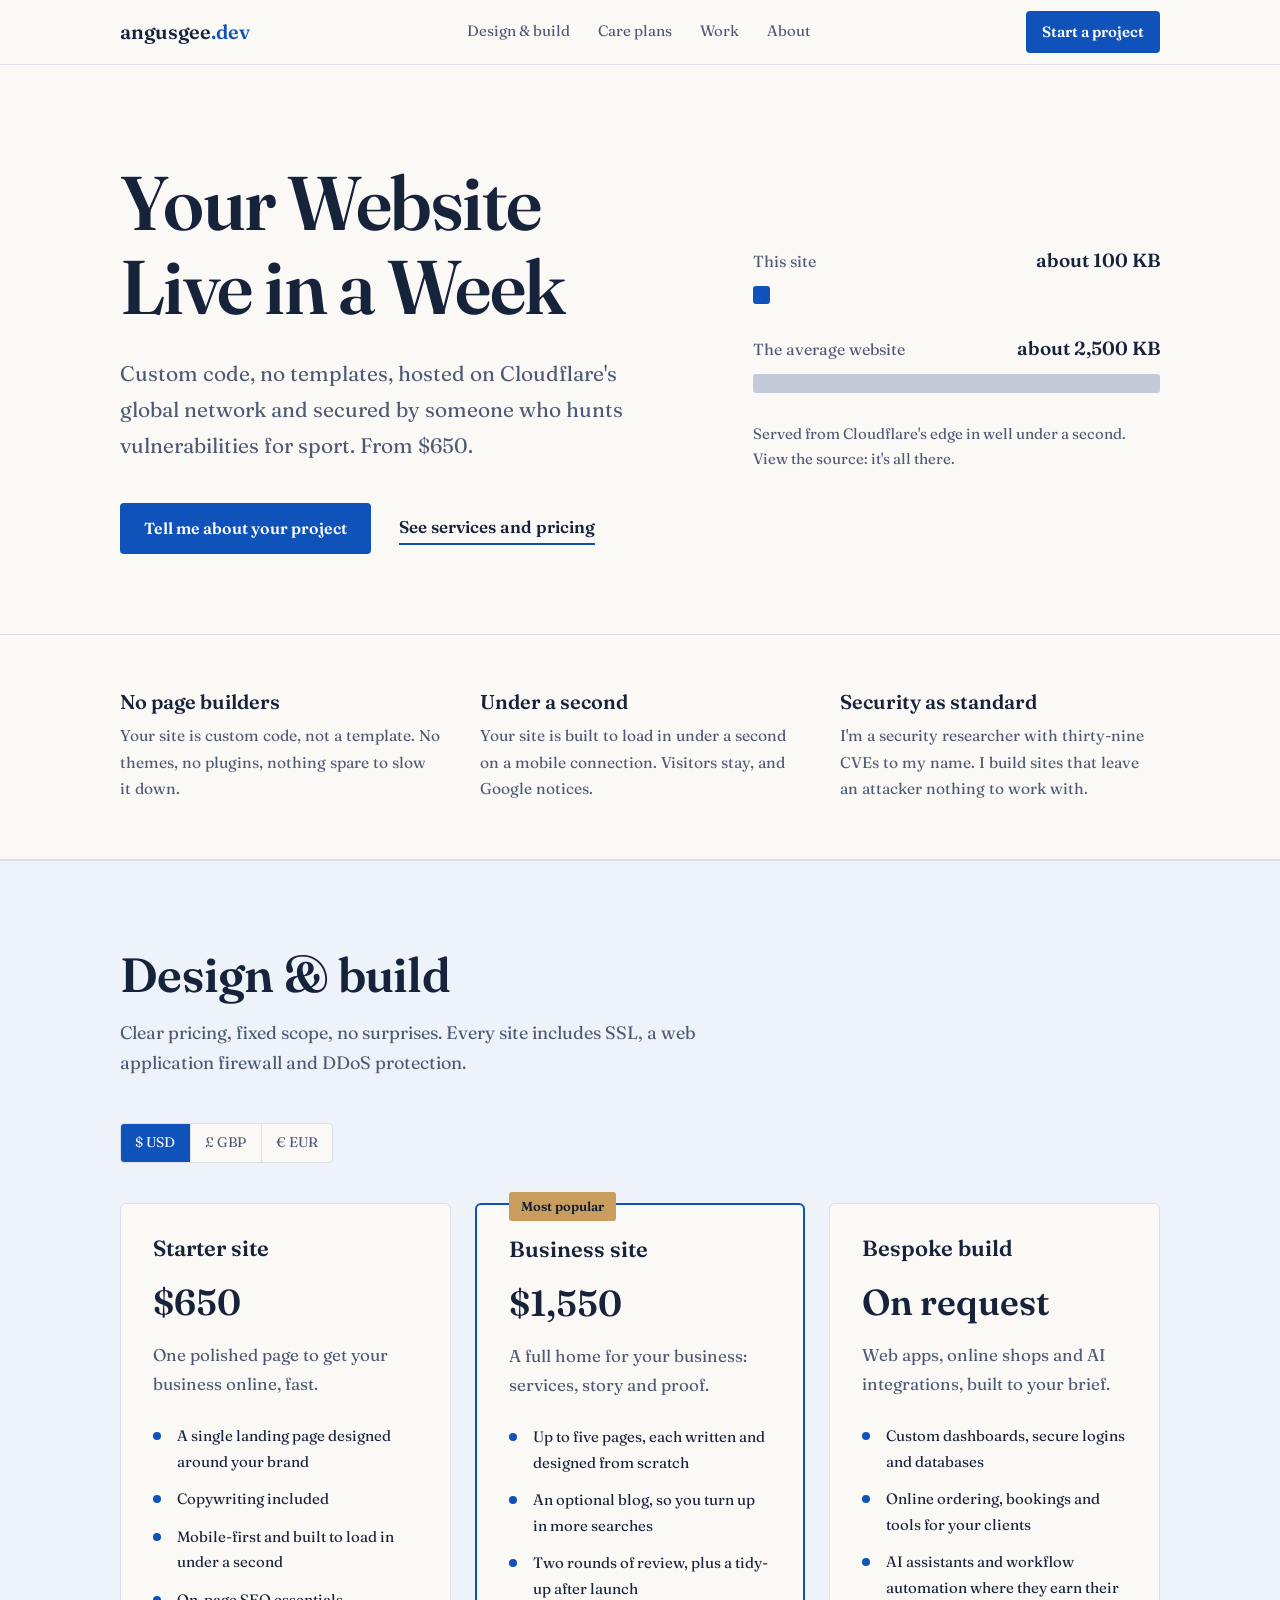
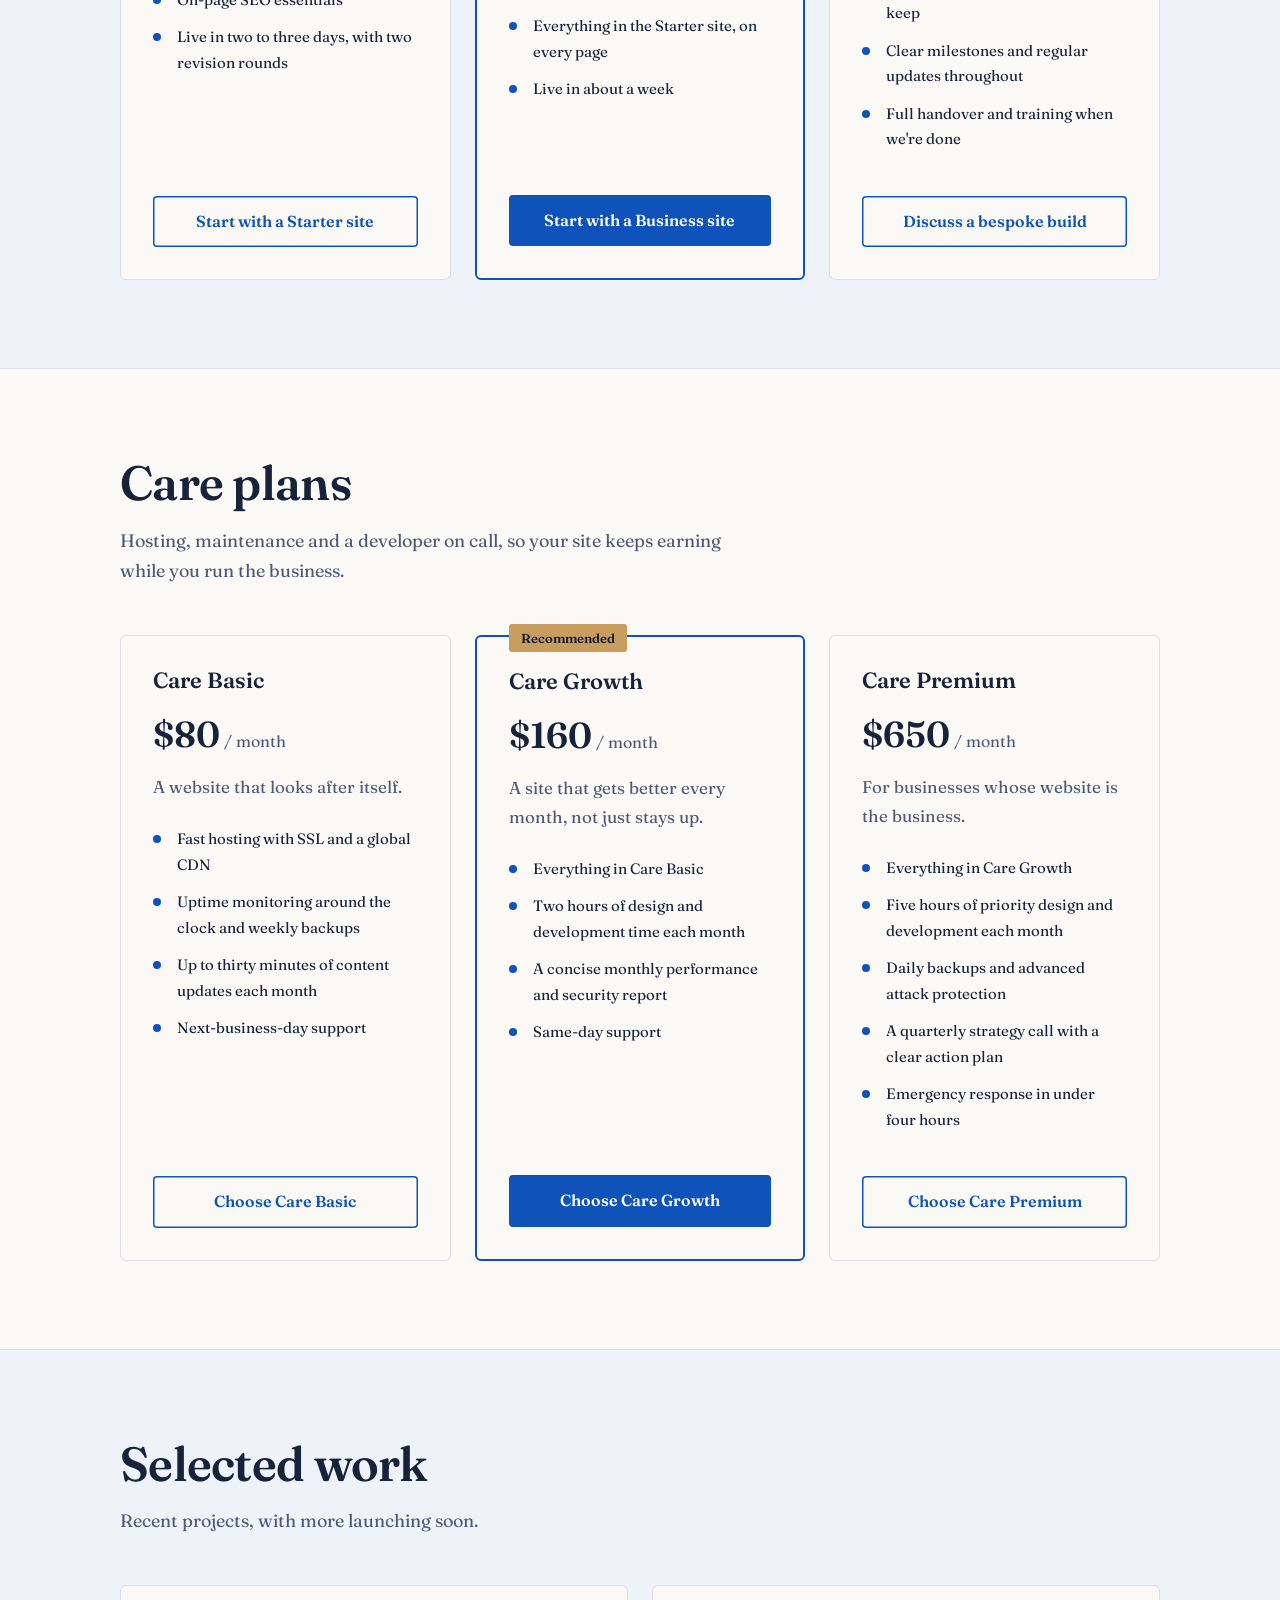
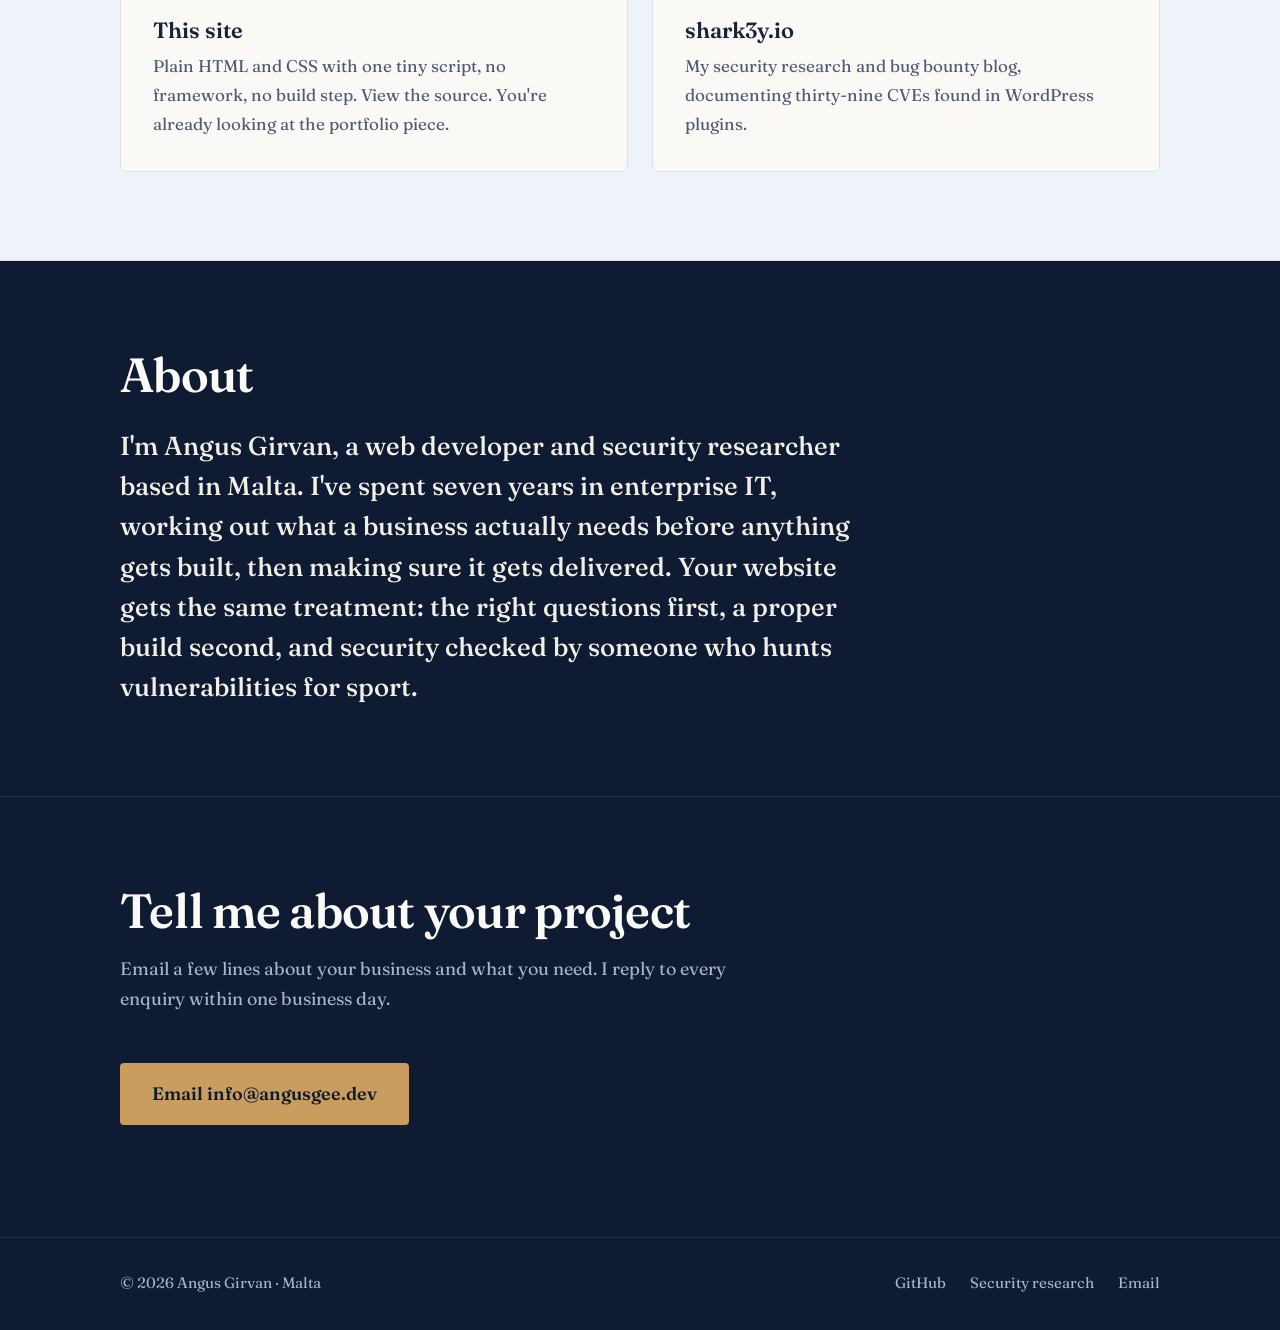
==== commit 3c914aab: "style(design): full design pass - All-Fraunces typography, serif body throughout - Palette: ink navy" ====
--- a/index.html
+++ b/index.html
@@ -16,7 +16,7 @@
   <link rel="manifest" href="site.webmanifest">
   <link rel="preconnect" href="https://fonts.googleapis.com">
   <link rel="preconnect" href="https://fonts.gstatic.com" crossorigin>
-  <link href="https://fonts.googleapis.com/css2?family=Fraunces:opsz,wght@9..144,500;9..144,600&display=swap" rel="stylesheet">
+  <link href="https://fonts.googleapis.com/css2?family=Fraunces:opsz,wght@9..144,400;9..144,500;9..144,600&display=swap" rel="stylesheet">
   <link rel="stylesheet" href="styles.css">
   <script src="script.js" defer></script>
 </head>
@@ -38,13 +38,25 @@
   <main>
 
     <section class="hero">
-      <div class="container">
-        <p class="kicker">Web design &amp; development · Malta</p>
-        <h1>Your Website<br>Live in a Week</h1>
-        <p class="lede">Custom code, no templates, hosted on Cloudflare's global network and secured by someone who hunts vulnerabilities for sport. From <span data-usd="$650" data-gbp="£480" data-eur="€560">$650</span>.</p>
-        <div class="hero-actions">
-          <a class="button" href="#contact">Tell me about your project</a>
-          <a class="link-arrow" href="#services">See services and pricing</a>
+      <div class="container hero-grid">
+        <div class="hero-copy">
+          <h1>Your Website<br>Live in a Week</h1>
+          <p class="lede">Custom code, no templates, hosted on Cloudflare's global network and secured by someone who hunts vulnerabilities for sport. From <span data-usd="$650" data-gbp="£480" data-eur="€560">$650</span>.</p>
+          <div class="hero-actions">
+            <a class="button" href="#contact">Tell me about your project</a>
+            <a class="link-arrow" href="#services">See services and pricing</a>
+          </div>
+        </div>
+        <div class="hero-proof" aria-label="Page weight of this site compared with the average website">
+          <div class="proof-row">
+            <p class="proof-label">This site <span>about 100 KB</span></p>
+            <div class="proof-bar proof-bar-this"></div>
+          </div>
+          <div class="proof-row">
+            <p class="proof-label">The average website <span>about 2,500 KB</span></p>
+            <div class="proof-bar proof-bar-avg"></div>
+          </div>
+          <p class="proof-note">Served from Cloudflare's edge in well under a second. View the source: it's all there.</p>
         </div>
       </div>
     </section>
@@ -66,9 +78,8 @@
       </div>
     </section>
 
-    <section id="services" class="section">
-      <div class="container">
-        <p class="section-number">01</p>
+    <section id="services" class="section section-wash">
+      <div class="container">
         <h2>Design &amp; build</h2>
         <p class="section-intro">Clear pricing, fixed scope, no surprises. Every site includes SSL, a web application firewall and DDoS protection.</p>
         <div class="currency-toggle" role="group" aria-label="Currency">
@@ -124,9 +135,8 @@
       </div>
     </section>
 
-    <section id="care" class="section section-alt">
-      <div class="container">
-        <p class="section-number">02</p>
+    <section id="care" class="section">
+      <div class="container">
         <h2>Care plans</h2>
         <p class="section-intro">Hosting, maintenance and a developer on call, so your site keeps earning while you run the business.</p>
 
@@ -175,9 +185,8 @@
       </div>
     </section>
 
-    <section id="work" class="section">
-      <div class="container">
-        <p class="section-number">03</p>
+    <section id="work" class="section section-wash">
+      <div class="container">
         <h2>Selected work</h2>
         <p class="section-intro">Recent projects, with more launching soon.</p>
 
@@ -194,20 +203,18 @@
       </div>
     </section>
 
-    <section id="about" class="section section-alt">
+    <section id="about" class="section section-dark">
       <div class="container about-inner">
-        <p class="section-number">04</p>
         <h2>About</h2>
         <p class="about-text">I'm Angus Girvan, a web developer and security researcher based in Malta. I've spent seven years in enterprise IT, working out what a business actually needs before anything gets built, then making sure it gets delivered. Your website gets the same treatment: the right questions first, a proper build second, and security checked by someone who hunts vulnerabilities for sport.</p>
       </div>
     </section>
 
-    <section id="contact" class="section contact">
-      <div class="container">
-        <p class="section-number">05</p>
+    <section id="contact" class="section section-dark contact">
+      <div class="container">
         <h2>Tell me about your project</h2>
         <p class="section-intro">Email a few lines about your business and what you need. I reply to every enquiry within one business day.</p>
-        <a class="button button-large" href="mailto:info@angusgee.dev?subject=Website%20project">Email info@angusgee.dev</a>
+        <a class="button button-large button-gold" href="mailto:info@angusgee.dev?subject=Website%20project">Email info@angusgee.dev</a>
       </div>
     </section>
 
--- a/styles.css
+++ b/styles.css
@@ -1,15 +1,19 @@
-/* angusgee.dev — editorial, one accent, no framework */
+/* angusgee.dev — editorial; sapphire and limestone; one family, Fraunces */
 
 :root {
   --paper: #faf9f6;
-  --paper-alt: #f2f0ea;
-  --ink: #1a1a18;
-  --ink-soft: #55534c;
+  --wash: #eef3fa;
+  --ink: #17223b;
+  --ink-soft: #4e5a75;
   --accent: #0f52ba;
-  --accent-dark: #0a3d8f;
-  --rule: #dcd9d1;
+  --accent-deep: #0a3d8f;
+  --gold: #c89d5e;
+  --gold-bright: #d9b06a;
+  --navy: #0e1b33;
+  --navy-ink: #ece9e0;
+  --navy-soft: #a9b3cb;
+  --rule: #dcdfe8;
   --serif: "Fraunces", Georgia, "Times New Roman", serif;
-  --sans: -apple-system, BlinkMacSystemFont, "Segoe UI", Roboto, Helvetica, Arial, sans-serif;
 }
 
 * { box-sizing: border-box; }
@@ -23,9 +27,10 @@
   margin: 0;
   background: var(--paper);
   color: var(--ink);
-  font-family: var(--sans);
+  font-family: var(--serif);
   font-size: 1.0625rem;
-  line-height: 1.65;
+  font-weight: 400;
+  line-height: 1.7;
   -webkit-font-smoothing: antialiased;
 }
 
@@ -36,7 +41,6 @@
 }
 
 h1, h2, h3 {
-  font-family: var(--serif);
   font-weight: 600;
   line-height: 1.1;
   margin: 0;
@@ -47,6 +51,17 @@
 a { color: var(--accent); }
 
 ::selection { background: var(--accent); color: #fff; }
+
+:focus-visible {
+  outline: 2px solid var(--accent);
+  outline-offset: 3px;
+  border-radius: 2px;
+}
+
+.section-dark :focus-visible,
+.site-footer :focus-visible {
+  outline-color: var(--gold);
+}
 
 /* Header */
 
@@ -68,7 +83,6 @@
 }
 
 .wordmark {
-  font-family: var(--serif);
   font-weight: 600;
   font-size: 1.25rem;
   color: var(--ink);
@@ -86,25 +100,34 @@
   color: var(--ink-soft);
   text-decoration: none;
   font-size: 0.9375rem;
-}
-
-.site-nav a:hover { color: var(--ink); }
+  padding-bottom: 2px;
+  background: linear-gradient(var(--accent), var(--accent)) left bottom / 0% 1.5px no-repeat;
+  transition: background-size 0.25s ease, color 0.2s ease;
+}
+
+.site-nav a:hover {
+  color: var(--ink);
+  background-size: 100% 1.5px;
+}
 
 /* Buttons */
 
 .button {
   display: inline-block;
-  background: var(--accent);
   color: #fff;
   text-decoration: none;
   font-weight: 600;
   font-size: 1rem;
   padding: 0.75rem 1.5rem;
   border-radius: 4px;
-  transition: background 0.15s ease;
-}
-
-.button:hover { background: var(--accent-dark); }
+  background: linear-gradient(110deg, var(--accent-deep) 0%, var(--accent-deep) 50%, var(--accent) 50%);
+  background-size: 230% 100%;
+  background-position: 100% 0;
+  transition: background-position 0.35s ease, transform 0.15s ease;
+}
+
+.button:hover { background-position: 0 0; }
+.button:active { transform: translateY(1px); }
 
 .button-small {
   padding: 0.5rem 1rem;
@@ -120,19 +143,28 @@
   background: transparent;
   color: var(--accent);
   box-shadow: inset 0 0 0 1.5px var(--accent);
+  transition: background-color 0.25s ease, color 0.25s ease, transform 0.15s ease;
 }
 
 .button-outline:hover {
-  background: var(--accent);
+  background-color: var(--accent);
   color: #fff;
+}
+
+.button-gold {
+  color: var(--navy);
+  background: linear-gradient(110deg, var(--gold-bright) 0%, var(--gold-bright) 50%, var(--gold) 50%);
+  background-size: 230% 100%;
+  background-position: 100% 0;
 }
 
 .link-arrow {
   color: var(--ink);
   font-weight: 600;
   text-decoration: none;
-  border-bottom: 2px solid var(--accent);
-  padding-bottom: 0.125rem;
+  padding-bottom: 0.2rem;
+  background: linear-gradient(var(--accent), var(--accent)) left bottom / 100% 2px no-repeat;
+  transition: color 0.2s ease;
 }
 
 .link-arrow:hover { color: var(--accent); }
@@ -140,29 +172,26 @@
 /* Hero */
 
 .hero {
-  padding: 7rem 0 5rem;
+  padding: 6rem 0 5rem;
   border-bottom: 1px solid var(--rule);
 }
 
-.kicker {
-  text-transform: uppercase;
-  letter-spacing: 0.14em;
-  font-size: 0.8125rem;
-  font-weight: 600;
-  color: var(--accent);
-  margin-bottom: 1.5rem;
+.hero-grid {
+  display: grid;
+  grid-template-columns: 7fr 5fr;
+  gap: 4rem;
+  align-items: center;
 }
 
 .hero h1 {
-  font-size: clamp(2.75rem, 8vw, 5.5rem);
+  font-size: clamp(2.75rem, 6.5vw, 4.75rem);
   letter-spacing: -0.02em;
-  max-width: 14ch;
 }
 
 .lede {
-  font-size: clamp(1.125rem, 2.5vw, 1.375rem);
-  color: var(--ink-soft);
-  max-width: 38rem;
+  font-size: clamp(1.125rem, 2.5vw, 1.3125rem);
+  color: var(--ink-soft);
+  max-width: 34rem;
   margin-top: 1.75rem;
 }
 
@@ -173,6 +202,67 @@
   gap: 1.75rem;
   margin-top: 2.5rem;
 }
+
+/* Hero proof panel */
+
+.proof-row + .proof-row { margin-top: 1.75rem; }
+
+.proof-label {
+  display: flex;
+  justify-content: space-between;
+  align-items: baseline;
+  gap: 1rem;
+  font-size: 1rem;
+  color: var(--ink-soft);
+  margin-bottom: 0.6rem;
+}
+
+.proof-label span {
+  color: var(--ink);
+  font-weight: 600;
+  font-size: 1.1875rem;
+}
+
+.proof-bar {
+  height: 1.15rem;
+  border-radius: 3px;
+}
+
+.proof-bar-this {
+  width: 4%;
+  min-width: 0.75rem;
+  background: var(--accent);
+}
+
+.proof-bar-avg {
+  width: 100%;
+  background: #c3cad9;
+}
+
+.proof-note {
+  margin-top: 1.75rem;
+  font-size: 0.9375rem;
+  color: var(--ink-soft);
+  max-width: 24rem;
+}
+
+/* Load sequence: the page's one unprompted moment */
+
+@keyframes rise {
+  from { opacity: 0; transform: translateY(14px); }
+  to { opacity: 1; transform: none; }
+}
+
+@keyframes grow {
+  from { width: 0; min-width: 0; }
+}
+
+.hero h1 { animation: rise 0.6s ease-out both; }
+.hero .lede { animation: rise 0.6s ease-out 0.12s both; }
+.hero .hero-actions { animation: rise 0.6s ease-out 0.24s both; }
+.hero-proof { animation: rise 0.6s ease-out 0.36s both; }
+.proof-bar-this { animation: grow 0.9s cubic-bezier(0.2, 0.7, 0.3, 1) 0.55s both; }
+.proof-bar-avg { animation: grow 0.9s cubic-bezier(0.2, 0.7, 0.3, 1) 0.65s both; }
 
 /* Value props */
 
@@ -203,23 +293,26 @@
   padding: 5.5rem 0;
 }
 
-.section-alt {
-  background: var(--paper-alt);
+.section-wash {
+  background: var(--wash);
   border-block: 1px solid var(--rule);
 }
 
-.section-number {
-  font-family: var(--serif);
-  color: var(--accent);
-  font-size: 1rem;
-  letter-spacing: 0.1em;
-  margin-bottom: 0.75rem;
+.section-dark {
+  background: var(--navy);
+  color: var(--navy-ink);
+}
+
+.section-dark + .section-dark {
+  border-top: 1px solid rgba(255, 255, 255, 0.08);
 }
 
 .section h2 {
   font-size: clamp(2rem, 5vw, 3rem);
   letter-spacing: -0.015em;
 }
+
+.section-dark h2 { color: #fbfaf6; }
 
 .section-intro {
   color: var(--ink-soft);
@@ -228,6 +321,8 @@
   margin-top: 1rem;
   margin-bottom: 3rem;
 }
+
+.section-dark .section-intro { color: var(--navy-soft); }
 
 /* Currency toggle */
 
@@ -237,6 +332,7 @@
   border-radius: 4px;
   overflow: hidden;
   margin: -1.5rem 0 2.5rem;
+  background: var(--paper);
 }
 
 .currency-toggle button {
@@ -247,6 +343,7 @@
   padding: 0.45rem 0.9rem;
   color: var(--ink-soft);
   cursor: pointer;
+  transition: background-color 0.25s ease, color 0.25s ease;
 }
 
 .currency-toggle button + button {
@@ -254,7 +351,7 @@
 }
 
 .currency-toggle button[aria-pressed="true"] {
-  background: var(--accent);
+  background-color: var(--accent);
   color: #fff;
 }
 
@@ -286,27 +383,23 @@
   position: absolute;
   top: -0.8rem;
   left: 2rem;
-  background: var(--accent);
-  color: #fff;
-  font-size: 0.75rem;
-  font-weight: 600;
-  text-transform: uppercase;
-  letter-spacing: 0.08em;
-  padding: 0.25rem 0.75rem;
+  background: var(--gold);
+  color: var(--navy);
+  font-size: 0.8125rem;
+  font-weight: 600;
+  padding: 0.2rem 0.75rem;
   border-radius: 3px;
 }
 
 .tier h3 { font-size: 1.375rem; }
 
 .price {
-  font-family: var(--serif);
   font-size: 2.25rem;
   font-weight: 600;
   margin-top: 0.75rem;
 }
 
 .period {
-  font-family: var(--sans);
   font-size: 1rem;
   font-weight: 400;
   color: var(--ink-soft);
@@ -335,9 +428,9 @@
   content: "";
   position: absolute;
   left: 0;
-  top: 0.55em;
-  width: 0.55rem;
-  height: 0.55rem;
+  top: 0.6em;
+  width: 0.5rem;
+  height: 0.5rem;
   border-radius: 50%;
   background: var(--accent);
 }
@@ -367,35 +460,40 @@
 .work-item a {
   color: var(--ink);
   text-decoration: none;
-  border-bottom: 2px solid var(--accent);
-}
-
-.work-item a:hover { color: var(--accent); }
+  padding-bottom: 0.15rem;
+  background: linear-gradient(var(--accent), var(--accent)) left bottom / 0% 2px no-repeat;
+  transition: background-size 0.3s ease, color 0.2s ease;
+}
+
+.work-item a:hover {
+  color: var(--accent);
+  background-size: 100% 2px;
+}
 
 .work-item p { color: var(--ink-soft); }
 
 /* About */
 
 .about-text {
-  font-family: var(--serif);
   font-size: clamp(1.25rem, 3vw, 1.625rem);
   font-weight: 500;
-  line-height: 1.5;
+  line-height: 1.55;
   max-width: 46rem;
   margin-top: 1.5rem;
+  color: #f2efe7;
 }
 
 /* Contact */
 
 .contact {
-  text-align: left;
   padding-bottom: 7rem;
 }
 
 /* Footer */
 
 .site-footer {
-  border-top: 1px solid var(--rule);
+  background: var(--navy);
+  border-top: 1px solid rgba(255, 255, 255, 0.1);
   padding: 2rem 0;
 }
 
@@ -404,7 +502,7 @@
   flex-wrap: wrap;
   justify-content: space-between;
   gap: 1rem;
-  color: var(--ink-soft);
+  color: var(--navy-soft);
   font-size: 0.9375rem;
 }
 
@@ -414,15 +512,23 @@
 }
 
 .footer-inner a {
-  color: var(--ink-soft);
+  color: var(--navy-soft);
   text-decoration: none;
-}
-
-.footer-inner a:hover { color: var(--accent); }
+  padding-bottom: 2px;
+  background: linear-gradient(var(--gold), var(--gold)) left bottom / 0% 1.5px no-repeat;
+  transition: background-size 0.25s ease, color 0.2s ease;
+}
+
+.footer-inner a:hover {
+  color: var(--gold-bright);
+  background-size: 100% 1.5px;
+}
 
 /* Responsive */
 
 @media (max-width: 56rem) {
+  .hero-grid { grid-template-columns: 1fr; gap: 3rem; }
+  .hero-proof { max-width: 28rem; }
   .tiers { grid-template-columns: 1fr; max-width: 28rem; margin-inline: auto; }
   .props-grid { grid-template-columns: 1fr; gap: 2rem; }
   .work-grid { grid-template-columns: 1fr; }
@@ -430,6 +536,16 @@
 
 @media (max-width: 40rem) {
   .site-nav { display: none; }
-  .hero { padding: 4.5rem 0 3.5rem; }
+  .hero { padding: 4rem 0 3.5rem; }
   .section { padding: 3.5rem 0; }
 }
+
+/* Reduced motion: everything appears, nothing performs */
+
+@media (prefers-reduced-motion: reduce) {
+  *, *::before, *::after {
+    animation: none !important;
+    transition: none !important;
+  }
+  html { scroll-behavior: auto; }
+}
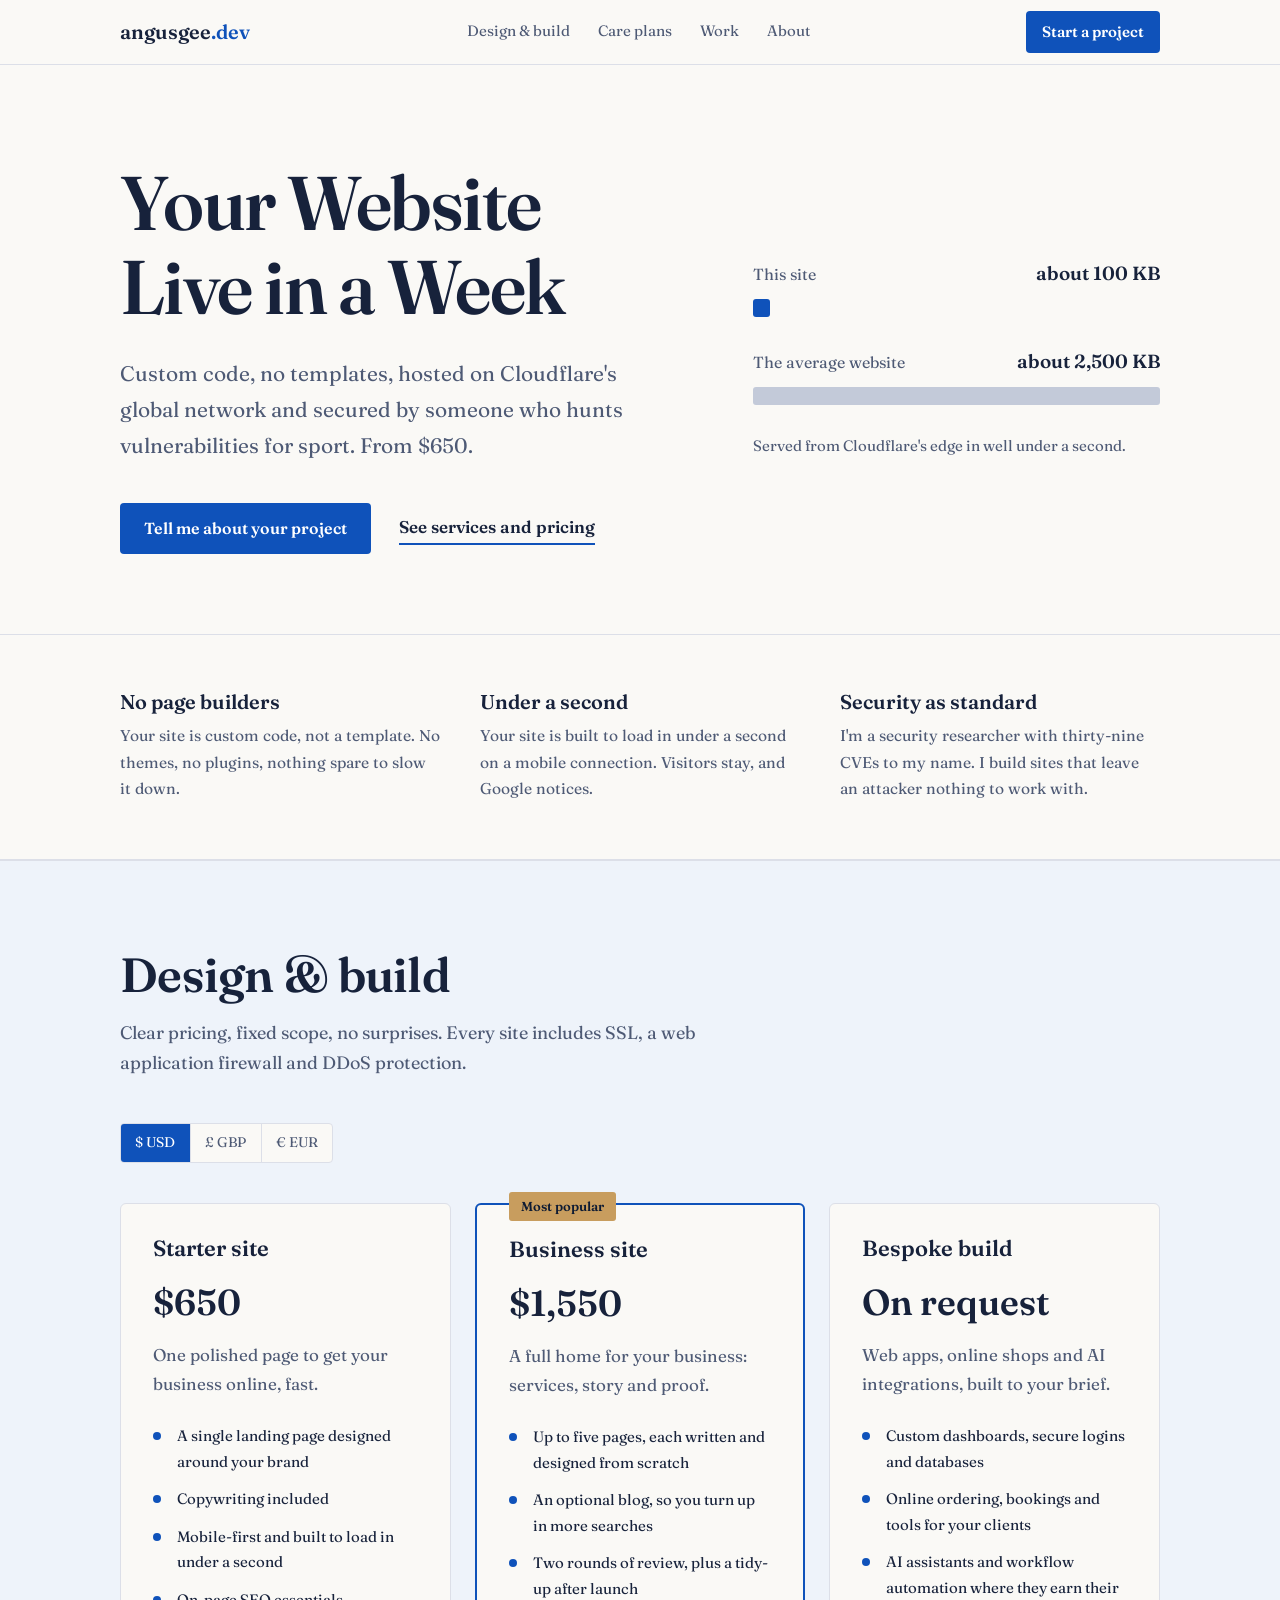
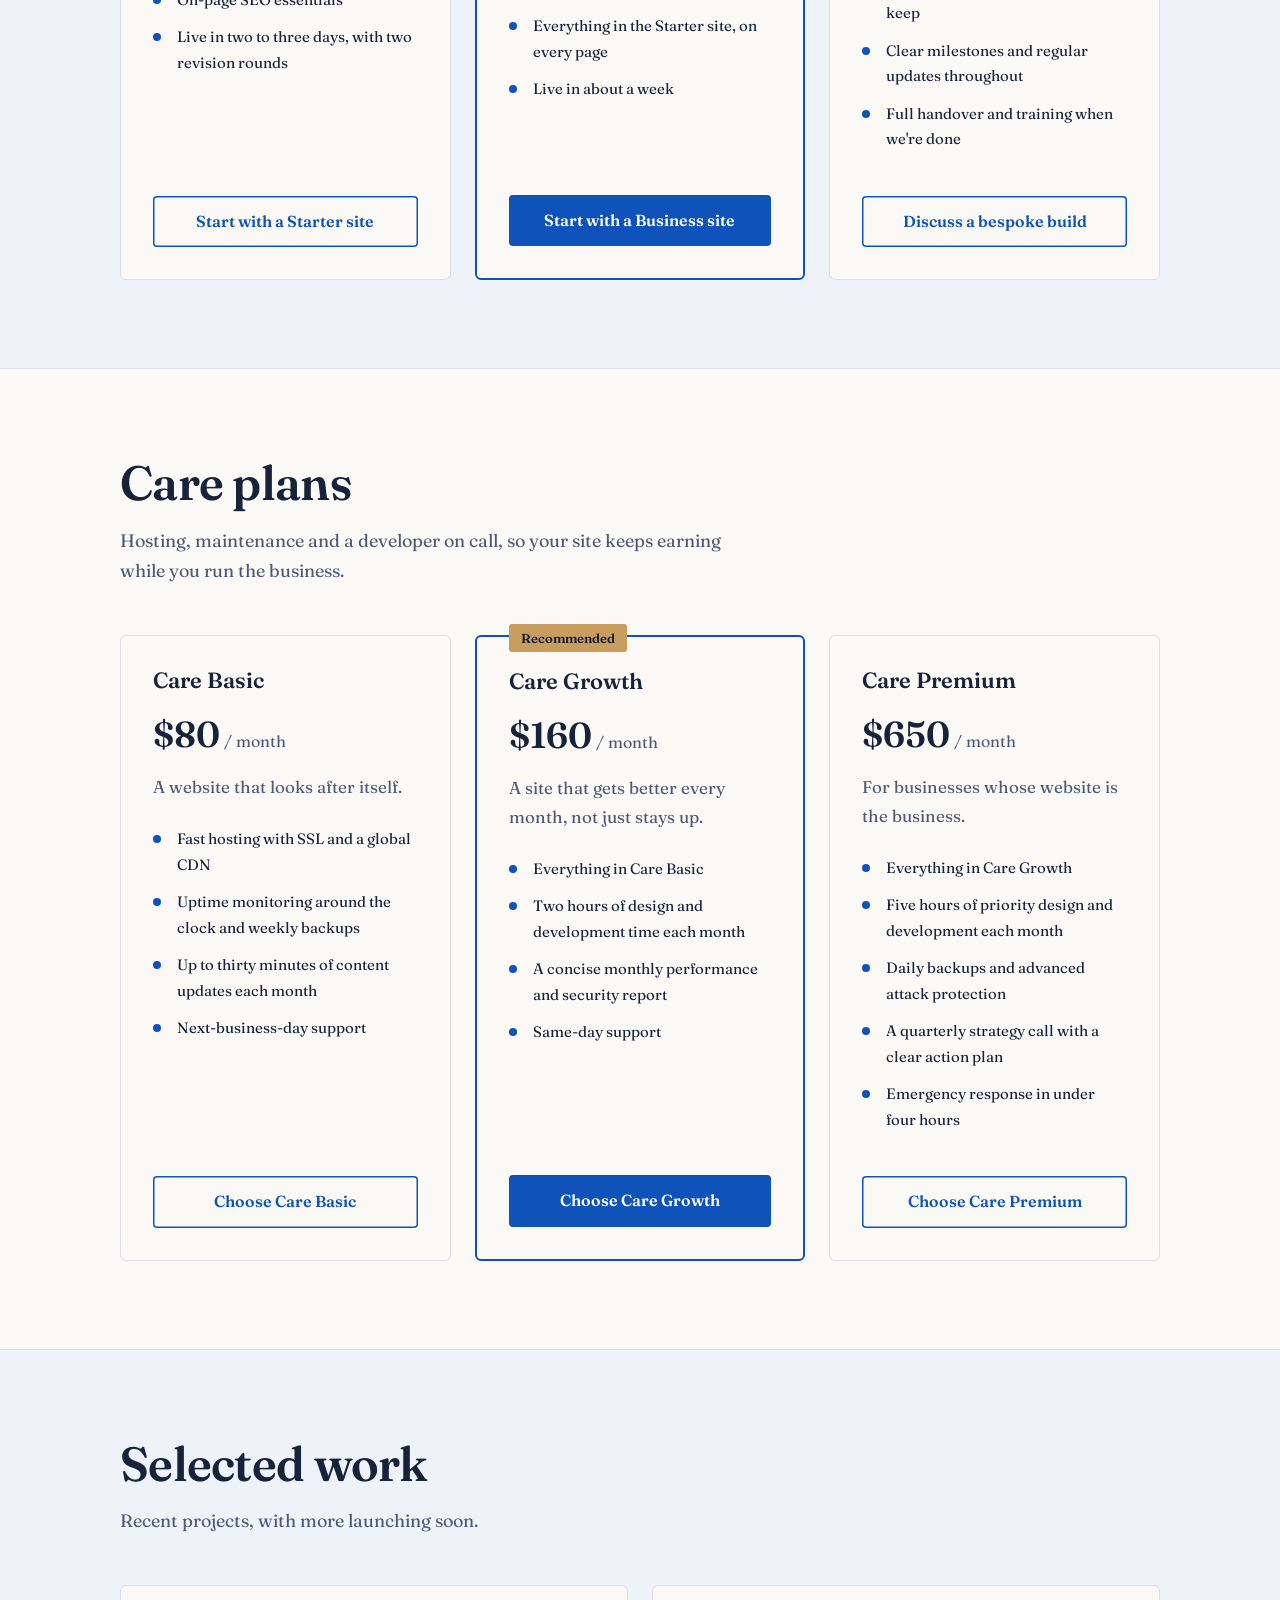
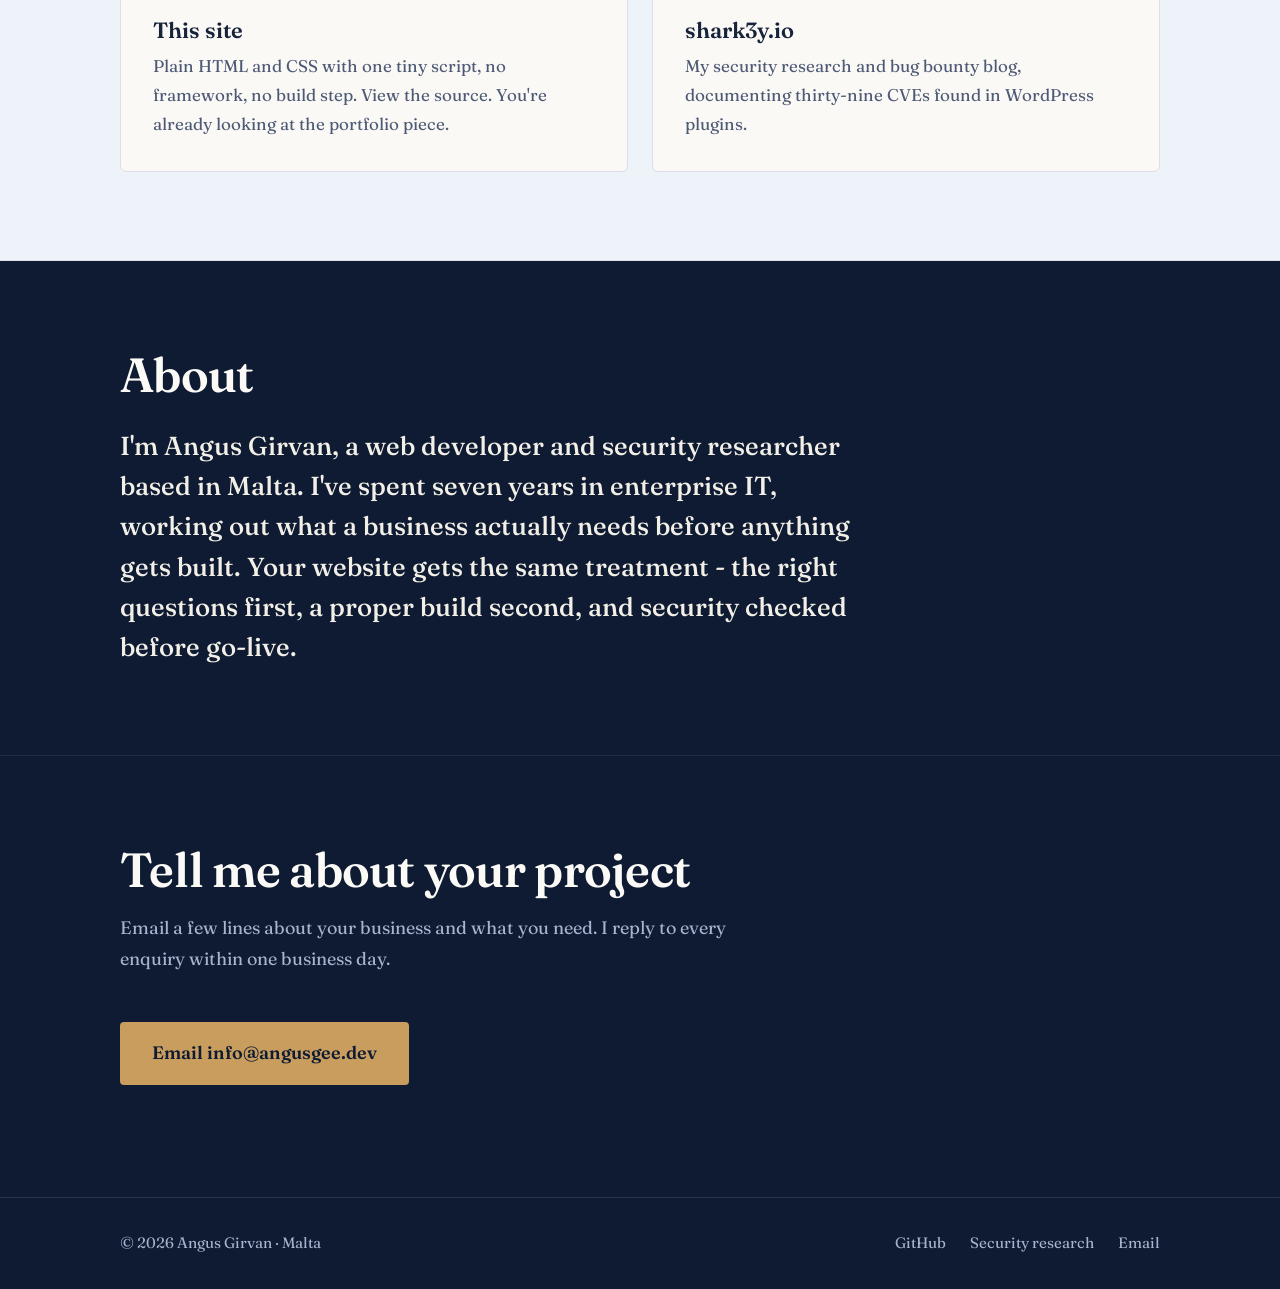
==== commit 4c1b4ac3: "copy(hero,about): trim proof note and tighten About - Drop "view the source" line from the hero pane" ====
--- a/index.html
+++ b/index.html
@@ -56,7 +56,7 @@
             <p class="proof-label">The average website <span>about 2,500 KB</span></p>
             <div class="proof-bar proof-bar-avg"></div>
           </div>
-          <p class="proof-note">Served from Cloudflare's edge in well under a second. View the source: it's all there.</p>
+          <p class="proof-note">Served from Cloudflare's edge in well under a second.</p>
         </div>
       </div>
     </section>
@@ -206,7 +206,7 @@
     <section id="about" class="section section-dark">
       <div class="container about-inner">
         <h2>About</h2>
-        <p class="about-text">I'm Angus Girvan, a web developer and security researcher based in Malta. I've spent seven years in enterprise IT, working out what a business actually needs before anything gets built, then making sure it gets delivered. Your website gets the same treatment: the right questions first, a proper build second, and security checked by someone who hunts vulnerabilities for sport.</p>
+        <p class="about-text">I'm Angus Girvan, a web developer and security researcher based in Malta. I've spent seven years in enterprise IT, working out what a business actually needs before anything gets built. Your website gets the same treatment - the right questions first, a proper build second, and security checked before go-live.</p>
       </div>
     </section>
 
